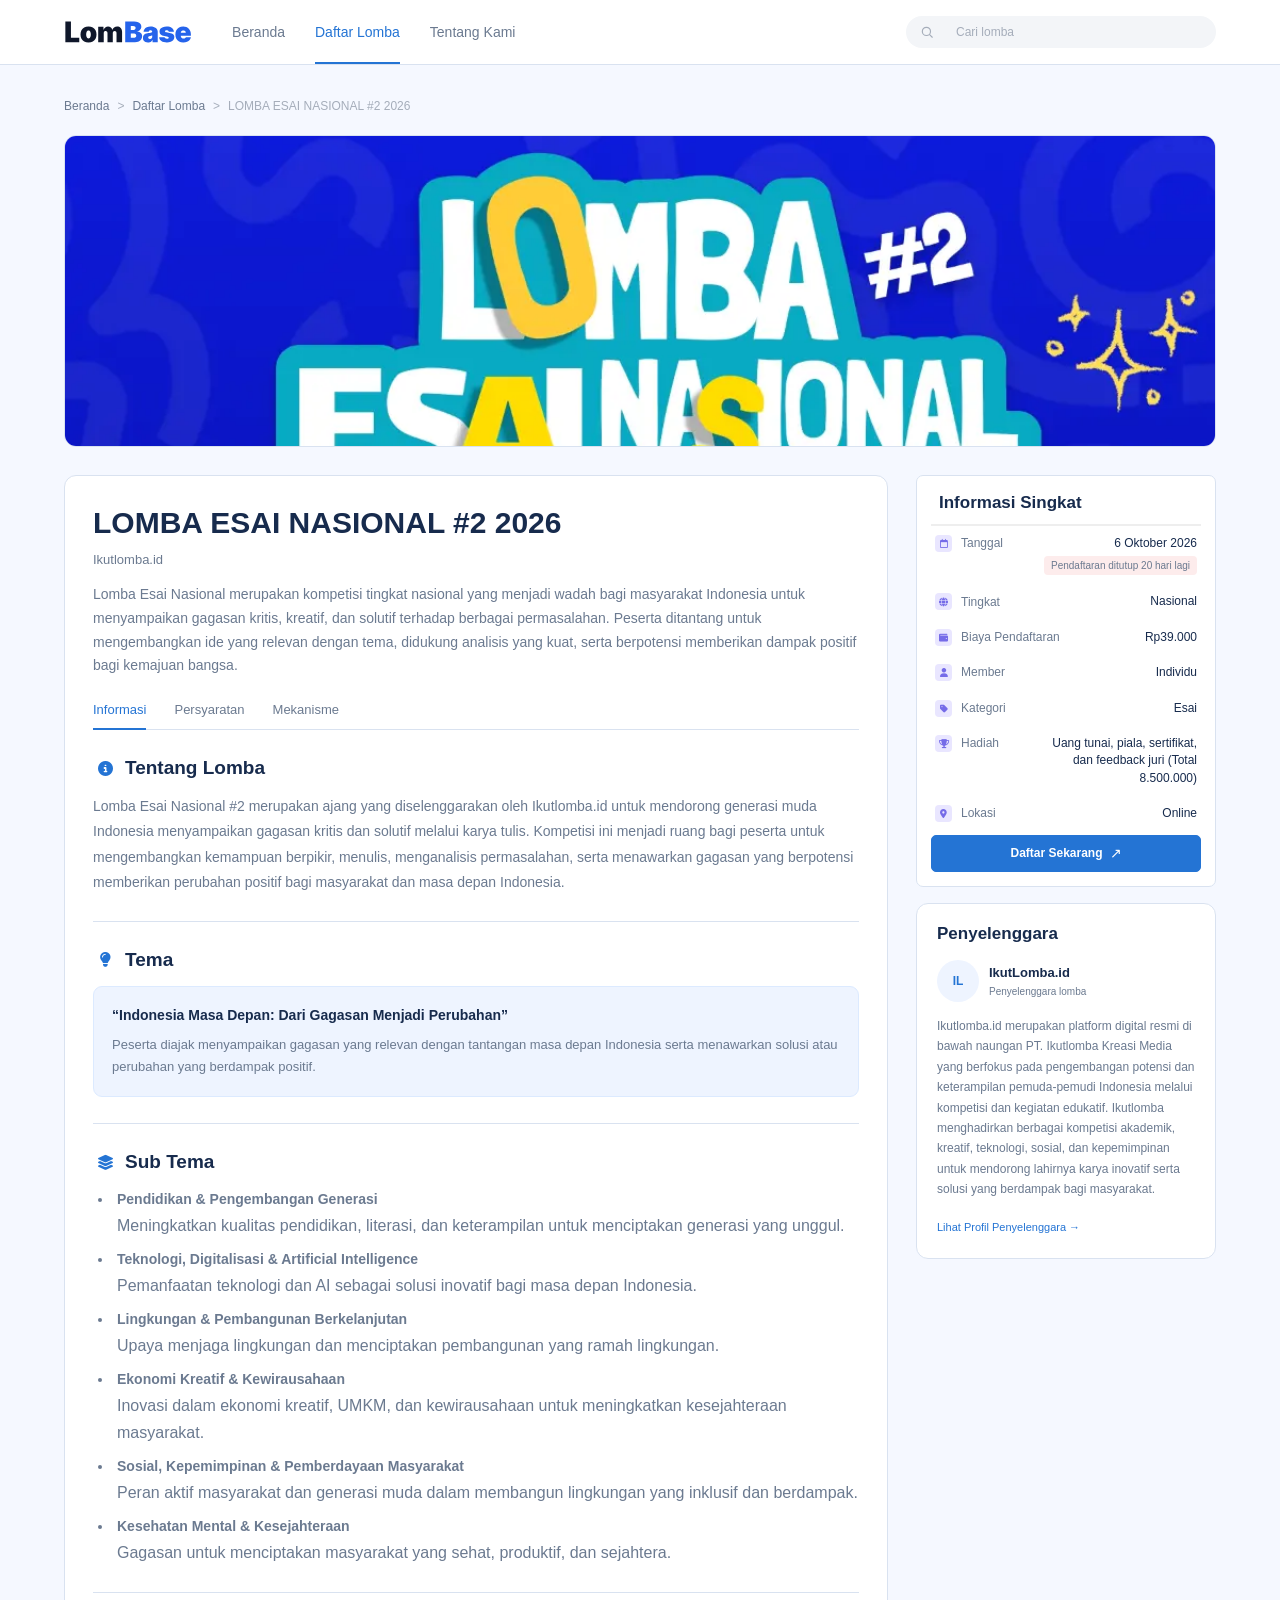
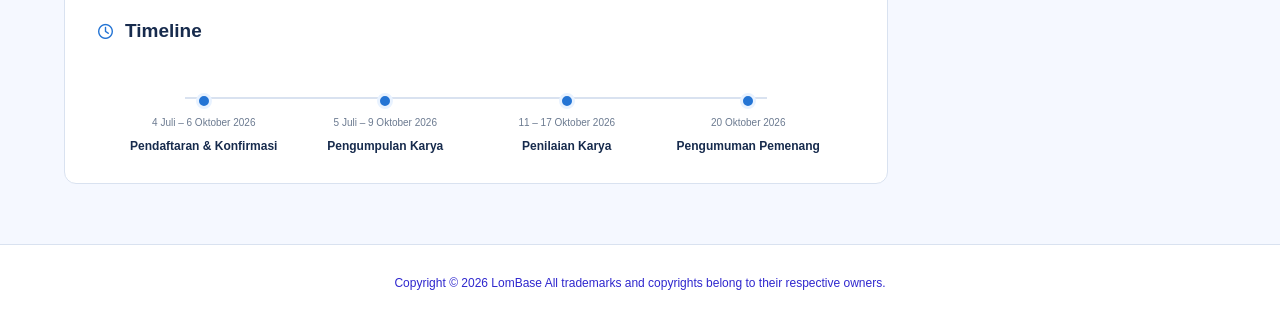
==== detail.html @ 09b32500 "add detail" ====
<!DOCTYPE html>
<html lang="id">

<head>
    <meta charset="UTF-8">
    <meta name="viewport" content="width=device-width, initial-scale=1.0">
    <title>Detail Lomba | LomBase</title>
    <link rel="stylesheet" href="style.css">
    <link rel="stylesheet" href="https://cdnjs.cloudflare.com/ajax/libs/font-awesome/6.5.2/css/all.min.css">
</head>

<body>

    <!-- =========================
         HEADER / NAVBAR
    ========================== -->

    <header class="header">

        <nav class="navbar navbar--detail">

            <!-- Logo -->
            <a href="index.html" class="navbar__logo">
                <img
                    src="assets/Logo-LomBase.svg"
                    alt="LomBase"
                >
            </a>

            <!-- Menu -->
            <ul class="navbar__menu">

                <li>
                    <a href="index.html" class="navbar__link">
                        Beranda
                    </a>
                </li>

                <li>
                    <a
                        href="index.html"
                        class="navbar__link navbar__link--active"
                    >
                        Daftar Lomba
                    </a>
                </li>

                <li>
                    <a href="#" class="navbar__link">
                        Tentang Kami
                    </a>
                </li>

            </ul>

            <!-- Search -->
            <form class="navbar__search">

                <span class="search-bar__icon" aria-hidden="true">
                        <svg
                            viewBox="0 0 24 24"
                            width="18"
                            height="18"
                            fill="none"
                            stroke="currentColor"
                            stroke-width="2"
                            stroke-linecap="round"
                            stroke-linejoin="round"
                        >
                            <circle cx="11" cy="11" r="7"></circle>
                            <line x1="16.5" y1="16.5" x2="21" y2="21"></line>
                        </svg>
                </span>

                <input
                    type="search"
                    placeholder="Cari lomba"
                    aria-label="Cari lomba"
                >


            </form>

        </nav>

    </header>


    <!-- =========================
         MAIN
    ========================== -->

    <main class="detail-page">

        <!-- =========================
             BREADCRUMB
        ========================== -->

        <nav class="breadcrumb" aria-label="Breadcrumb">

            <a href="index.html">
                Beranda
            </a>

            <span>></span>

            <a href="index.html">
                Daftar Lomba
            </a>

            <span>></span>

            <span>
                LOMBA ESAI NASIONAL #2 2026 
            </span>

        </nav>


        <!-- =========================
             POSTER / BANNER
        ========================== -->

        <section class="detail-hero">

            <img
                src="assets/LOMBA ESAI.webp"
                alt="Poster Business Plan Competition 2026"
                class="detail-hero__image"
            >

        </section>


        <!-- =========================
             DETAIL LAYOUT
        ========================== -->

        <div class="detail-layout">


            <!-- =========================
                 KONTEN UTAMA KIRI
            ========================== -->

            <section class="detail-content">


                <!-- HEADER LOMBA -->

                <header class="detail-header">

                    <h1>
                        LOMBA ESAI NASIONAL #2 2026 
                    </h1>

                    <p class="detail-header__organizer">
                        Ikutlomba.id
                    </p>

                    <p class="detail-header__description">
                        Lomba Esai Nasional merupakan kompetisi tingkat nasional 
                        yang menjadi wadah bagi masyarakat Indonesia untuk menyampaikan 
                        gagasan kritis, kreatif, dan solutif terhadap berbagai permasalahan. 
                        Peserta ditantang untuk mengembangkan ide yang relevan dengan tema, 
                        didukung analisis yang kuat, serta berpotensi memberikan dampak positif 
                        bagi kemajuan bangsa.
                    </p>

                </header>


                <!-- =========================
                     TAB NAVIGATION
                ========================== -->

                <nav
                    class="detail-tabs"
                    aria-label="Informasi lomba"
                >

                    <button
                        type="button"
                        class="detail-tabs__link detail-tabs__link--active"
                        data-tab="informasi"
                    >
                        Informasi
                    </button>

                    <button
                        type="button"
                        class="detail-tabs__link"
                        data-tab="persyaratan"
                    >
                        Persyaratan
                    </button>

                    <button
                        type="button"
                        class="detail-tabs__link"
                        data-tab="mekanisme"
                    >
                        Mekanisme
                    </button>

                </nav>


                <!-- =========================
                     TAB INFORMASI
                ========================== -->

                <article
                    class="tab-content tab-content--active"
                    id="informasi"
                >

                    <section class="detail-section">

                        <h2>
                            <span class="section-icon">
                                <i class="fa-solid fa-circle-info"></i>
                            </span>
                            Tentang Lomba
                        </h2>

                        <p>
                            Lomba Esai Nasional #2 merupakan ajang yang 
                            diselenggarakan oleh Ikutlomba.id untuk mendorong 
                            generasi muda Indonesia menyampaikan gagasan kritis
                            dan solutif melalui karya tulis. Kompetisi ini menjadi 
                            ruang bagi peserta untuk mengembangkan kemampuan berpikir, 
                            menulis, menganalisis permasalahan, serta menawarkan 
                            gagasan yang berpotensi memberikan perubahan positif 
                            bagi masyarakat dan masa depan Indonesia. 
                        </p>

                    </section>


                    <section class="detail-section">

                        <h2>
                            <span class="section-icon">
                                <i class="fa-solid fa-lightbulb"></i>
                            </span>                            Tema
                        </h2>

                        <div class="highlight-box">

                            <strong>
                                “Indonesia Masa Depan: Dari Gagasan Menjadi Perubahan”
                            </strong>

                            <p>
                                Peserta diajak menyampaikan gagasan yang relevan dengan 
                                tantangan masa depan Indonesia serta menawarkan solusi 
                                atau perubahan yang berdampak positif.
                            </p>

                        </div>

                    </section>


                    <section class="detail-section">

                        <h2>
                            <span class="section-icon">
                                <i class="fa-solid fa-layer-group"></i>
                            </span>                            
                            Sub Tema
                        </h2>

                        <ul class="detail-list">

                            <li>
                                <strong>
                                Pendidikan & Pengembangan Generasi
                                </strong>

                                <p>
                                    Meningkatkan kualitas pendidikan, literasi, 
                                    dan keterampilan untuk menciptakan generasi 
                                    yang unggul.
                                </p>
                            </li>

                            <li>
                                <strong>
                                Teknologi, Digitalisasi & Artificial Intelligence
                                </strong>

                                <p>
                                    Pemanfaatan teknologi dan AI sebagai solusi 
                                    inovatif bagi masa depan Indonesia.
                                </p>
                            </li>

                            <li>
                                <strong>
                                Lingkungan & Pembangunan Berkelanjutan
                                </strong>

                                <p>
                                    Upaya menjaga lingkungan dan menciptakan 
                                    pembangunan yang ramah lingkungan.
                                </p>
                            </li>

                            <li>
                                <strong>
                                Ekonomi Kreatif & Kewirausahaan
                                </strong>

                                <p>
                                    Inovasi dalam ekonomi kreatif, 
                                    UMKM, dan kewirausahaan untuk meningkatkan 
                                    kesejahteraan masyarakat.
                                </p>
                            </li>

                            <li>
                                <strong>
                                Sosial, Kepemimpinan & Pemberdayaan Masyarakat
                                </strong>

                                <p>
                                    Peran aktif masyarakat dan generasi muda 
                                    dalam membangun lingkungan yang inklusif dan 
                                    berdampak.
                                </p>
                            </li>

                            <li>
                                <strong>
                                Kesehatan Mental & Kesejahteraan
                                </strong>

                                <p>
                                    Gagasan untuk menciptakan masyarakat 
                                    yang sehat, produktif, dan sejahtera.
                                </p>
                            </li>

                        </ul>

                    </section>


                    <section class="detail-section">

                        <h2>
                            <span class="section-icon">
                                <i class="fa-regular fa-clock"></i>
                            </span>
                            Timeline
                        </h2>

                        <div class="timeline">

                            <div class="timeline__item">
                                <span class="timeline__date">
                                    4 Juli – 6 Oktober 2026 
                                </span>
                                <h3>Pendaftaran & Konfirmasi</h3>
                            </div>

                            <div class="timeline__item">
                                <span class="timeline__date">
                                    5 Juli – 9 Oktober 2026 
                                </span>
                                <h3>Pengumpulan Karya</h3>
                            </div>

                            <div class="timeline__item">
                                <span class="timeline__date">
                                    11 – 17 Oktober 2026 
                                </span>
                                <h3>Penilaian Karya</h3>
                            </div>

                            <div class="timeline__item">
                                <span class="timeline__date">
                                    20 Oktober 2026 
                                </span>
                                <h3>Pengumuman Pemenang</h3>
                            </div>

                        </div>

                    </section>

                </article>


                <!-- =========================
                     TAB PERSYARATAN
                ========================== -->

                <article
                    class="tab-content"
                    id="persyaratan"
                >

                    <section class="detail-section">

                        <h2>
                            <span class="section-icon">
                                <i class="fa-solid fa-clipboard-list"></i>
                            </span>
                            Persyaratan Peserta
                        </h2>


                        <ol class="requirement-list">

                            <li>
                                <span class="requirement-number">1</span>

                                <p>
                                    Peserta merupakan Warga Negara Indonesia (WNI).
                                </p>
                            </li>

                            <li>
                                <span class="requirement-number">2</span>

                                <p>
                                    Kompetisi terbuka untuk semua usia dan 
                                    latar belakang pendidikan.
                                </p>
                            </li>


                            <li>
                                <span class="requirement-number">3</span>

                                <p>
                                    Lomba diikuti secara individu, 
                                    bukan dalam bentuk tim.
                                </p>
                            </li>


                            <li>
                                <span class="requirement-number">4</span>

                                <p>
                                    Karya harus orisinal, tidak mengandung SARA, 
                                    kekerasan, atau pornografi.
                                </p>
                            </li>


                            <li>
                                <span class="requirement-number">5</span>

                                <p>
                                    Karya belum pernah menjadi juara dalam lomba lain. 
                                    Karya yang pernah dilombakan boleh diikutsertakan 
                                    apabila belum pernah menang.
                                </p>
                            </li>


                            <li>
                                <span class="requirement-number">6</span>

                                <p>
                                    Peserta bertanggung jawab atas isi 
                                    dan keaslian karya.
                                </p>
                            </li>

                            <li>
                                <span class="requirement-number">7</span>

                                <p>
                                    Karya harus dikirim sesuai format 
                                    dan batas waktu yang telah ditentukan.
                                </p>
                            </li>

                            <li>
                                <span class="requirement-number">8</span>

                                <p>
                                    Peserta yang melakukan kecurangan 
                                    akan didiskualifikasi.
                                </p>
                            </li>

                            <li>
                                <span class="requirement-number">9</span>

                                <p>
                                    Biaya pendaftaran bersifat 
                                    non-refundable atau tidak dapat dikembalikan.
                                </p>
                            </li>

                            <li>
                                <span class="requirement-number">10</span>

                                <p>
                                    Peserta dianggap telah membaca, memahami, 
                                    dan menyetujui seluruh syarat dan ketentuan 
                                    yang berlaku.
                                </p>
                            </li>

                        </ol>

                    </section>


                    <section class="detail-section">

                        <h2>
                            <span class="section-icon">
                                <i class="fa-solid fa-note-sticky"></i>
                            </span>
                            Catatan
                        </h2>

                        <div class="highlight-box">

                            <ul class="detail-list">

                                <li>
                                    Karya yang dikirim harus merupakan 
                                    karya orisinal peserta.
                                </li>

                                <li>
                                    Karya yang pernah diikutsertakan dalam 
                                    lomba lain diperbolehkan selama belum 
                                    pernah menjadi juara.
                                </li>

                                <li>
                                    Ikutlomba.id berhak mempublikasikan 
                                    karya pemenang dengan mencantumkan nama penulis.
                                </li>

                                <li>
                                    Pemenang tidak dikenakan biaya 
                                    penebusan hadiah maupun biaya pengiriman.
                                </li>

                                <li>
                                    Transparansi nilai akhir dilakukan 
                                    secara terbatas, dan peserta hanya dapat 
                                    melihat hasil penilaian atas karya yang diajukan.
                                </li>

                            </ul>

                        </div>

                    </section>

                </article>


                <!-- =========================
                     TAB MEKANISME
                ========================== -->

                <article
                    class="tab-content"
                    id="mekanisme"
                >

                    <section class="detail-section">

                        <h2>
                            <span class="section-icon">
                                <i class="fa-solid fa-gears"></i>
                            </span>
                            Mekanisme Kompetisi
                        </h2>


                        <div class="mechanism-list">


                            <div class="mechanism-item">

                                <span class="requirement-number">
                                    1
                                </span>

                                <div class="mechanism-item__content">

                                    <div class="mechanism-item__heading">

                                        <h3>
                                            Pendaftaran & Konfirmasi
                                        </h3>

                                        <span>
                                            4 Juli – 6 Oktober 2026
                                        </span>

                                    </div>

                                    <p>
                                        Peserta melakukan pendaftaran melalui situs resmi, 
                                        memilih jumlah esai yang akan diikutsertakan, 
                                        kemudian melakukan pembayaran kontribusi sesuai 
                                        periode pendaftaran. Setelah pembayaran, peserta wajib 
                                        melakukan konfirmasi dengan mengunggah bukti transfer.
                                    </p>

                                </div>

                            </div>


                            <div class="mechanism-item">

                                <span class="requirement-number">
                                    2
                                </span>

                                <div class="mechanism-item__content">

                                    <div class="mechanism-item__heading">

                                        <h3>
                                            Pengumpulan Karya 
                                        </h3>

                                        <span>
                                            5 Juli – 9 Oktober 2026
                                        </span>

                                    </div>

                                    <p>
                                        Peserta mengirimkan karya esai sesuai format 
                                        dan ketentuan yang telah ditentukan. Link pengumpulan 
                                        karya akan diberikan setelah peserta mengisi formulir 
                                        konfirmasi pendaftaran.
                                    </p>

                                </div>

                            </div>


                            <div class="mechanism-item">

                                <span class="requirement-number">
                                    3
                                </span>

                                <div class="mechanism-item__content">

                                    <div class="mechanism-item__heading">

                                        <h3>
                                            Penilaian Karya
                                        </h3>

                                        <span>
                                            11 – 17 Oktober 2026
                                        </span>

                                    </div>

                                    <p>
                                        Seluruh karya akan dinilai oleh dewan juri 
                                        berdasarkan kriteria penilaian yang telah 
                                        ditentukan, meliputi kesesuaian tema, kejelasan 
                                        gagasan, orisinalitas, argumentasi, struktur, 
                                        bahasa, dan dampak tulisan.
                                    </p>

                                </div>

                            </div>


                            <div class="mechanism-item">

                                <span class="requirement-number">
                                    4
                                </span>

                                <div class="mechanism-item__content">

                                    <div class="mechanism-item__heading">

                                        <h3>
                                            Pengumuman Pemenang
                                        </h3>

                                        <span>
                                            20 Oktober 2026
                                        </span>

                                    </div>

                                    <p>
                                        Pengumuman pemenang akan 
                                        disampaikan melalui akun Instagram resmi @ikutlomba.
                                    </p>

                                </div>

                            </div>

                        </div>

                    </section>


                    <section class="detail-section">

                        <h2>
                            <span class="section-icon">
                                <i class="fa-solid fa-circle-check"></i>
                            </span>
                            Ketentuan Tambahan
                        </h2>

                        <div class="highlight-box">

                            <ul class="detail-list">

                                <li>
                                    Esai harus mengikuti format penulisan yang telah ditentukan.
                                </li>

                                <li>
                                    Naskah menggunakan kertas A4, font Times New Roman 12 pt, dan spasi 1,5.
                                </li>

                                <li>
                                    Judul menggunakan Times New Roman 14 pt, bold, dan huruf kapital.
                                </li>

                                <li>
                                    Esai harus memiliki struktur: Pendahuluan, Latar Belakang Masalah, 
                                    Analisis Masalah, Solusi atau Gagasan, Penutup, dan Daftar Pustaka jika ada.
                                </li>

                                <li>
                                    Panjang naskah maksimal 7 halaman, tidak termasuk tabel, lampiran, atau daftar pustaka.
                                </li>

                                <li>
                                    Naskah dikirim dalam format PDF.
                                </li>

                                <li>
                                    Penamaan file: Nama_JudulEsai.
                                </li>

                                <li>
                                    Keputusan dewan juri bersifat final dan tidak dapat diganggu gugat.
                                </li>

                            </ul>

                        </div>

                    </section>

                </article>

            </section>


            <!-- =========================
                 SIDEBAR KANAN
            ========================== -->

            <aside class="detail-sidebar">


                <!-- =========================
                     INFORMASI SINGKAT
                ========================== -->

                <section class="info-card">

                    <h2 class="info-card__title">Informasi Singkat</h2>

                    <div class="info-card__item">
                        <div class="info-card__label">
                            <span class="info-card__icon">
                                <i class="fa-regular fa-calendar"></i>
                            </span>
                            <span>Tanggal</span>
                        </div>

                        <div class="info-card__value info-card__date">
                            <span>6 Oktober 2026 </span>
                            <small>Pendaftaran ditutup 20 hari lagi</small>
                        </div>
                    </div>

                    <div class="info-card__item">
                        <div class="info-card__label">
                            <span class="info-card__icon">
                                <i class="fa-solid fa-globe"></i>
                            </span>
                            <span>Tingkat</span>
                        </div>

                        <span class="info-card__value">Nasional</span>
                    </div>

                    <div class="info-card__item">
                        <div class="info-card__label">
                            <span class="info-card__icon">
                                <i class="fa-solid fa-wallet"></i>
                            </span>
                            <span>Biaya Pendaftaran</span>
                        </div>

                        <span class="info-card__value">Rp39.000</span>
                    </div>

                    <div class="info-card__item">
                        <div class="info-card__label">
                            <span class="info-card__icon">
                                <i class="fa-solid fa-user"></i>
                            </span> 
                            <span>Member</span>
                        </div>

                        <span class="info-card__value">Individu</span>
                    </div>

                    <div class="info-card__item">
                        <div class="info-card__label">
                            <span class="info-card__icon">
                                <i class="fa-solid fa-tag"></i>
                            </span>
                            <span>Kategori</span>
                        </div>

                        <span class="info-card__value">Esai</span>
                    </div>

                    <div class="info-card__item">
                        <div class="info-card__label">
                            <span class="info-card__icon">
                                <i class="fa-solid fa-trophy"></i>
                            </span>
                            <span>Hadiah</span>
                        </div>

                        <span class="info-card__value">Uang tunai, piala, sertifikat, dan feedback juri (Total 8.500.000)</span>
                    </div>

                    <div class="info-card__item info-card__item--location">
                        <div class="info-card__label">
                            <span class="info-card__icon">
                                <i class="fa-solid fa-location-dot"></i>
                            </span>
                            <span>Lokasi</span>
                        </div>

                        <div class="info-card__value">
                            <span>Online</span>
                        </div>
                    </div>

                    <a href="#" class="btn info-card__button">
                        Daftar Sekarang
                        <span class="info-card__external">↗</span>
                    </a>

                </section>


                <!-- =========================
                     PENYELENGGARA
                ========================== -->

                <section class="organizer-card">

                    <h2 class="organizer-card__title">
                        Penyelenggara
                    </h2>


                    <div class="organizer-card__profile">

                        <div class="organizer-card__avatar">
                            IL
                        </div>

                        <div>

                            <h3>
                                IkutLomba.id
                            </h3>

                            <p class="muted">
                                Penyelenggara lomba
                            </p>

                        </div>

                    </div>


                    <p class="organizer-card__description">
                        Ikutlomba.id merupakan platform digital resmi 
                        di bawah naungan PT. Ikutlomba Kreasi Media yang 
                        berfokus pada pengembangan potensi dan keterampilan 
                        pemuda-pemudi Indonesia melalui kompetisi dan kegiatan edukatif. 
                        Ikutlomba menghadirkan berbagai kompetisi akademik, kreatif, teknologi, 
                        sosial, dan kepemimpinan untuk mendorong lahirnya karya inovatif 
                        serta solusi yang berdampak bagi masyarakat.
                    </p>


                    <a
                        href="#"
                        class="organizer-card__link"
                    >
                        Lihat Profil Penyelenggara →
                    </a>

                </section>

            </aside>

        </div>

    </main>


    <!-- ==============================
         FOOTER
    =============================== -->

    <footer class="footer">

        <div class="footer__bottom">
        
            <p>
                Copyright © 2026 LomBase All trademarks and copyrights belong to their respective owners.
            </p>

        </div>

    </footer>


    <!-- =========================
         JAVASCRIPT TAB
    ========================== -->

    <script>

        const tabButtons =
            document.querySelectorAll(".detail-tabs__link");

        const tabContents =
            document.querySelectorAll(".tab-content");


        tabButtons.forEach(function(button) {

            button.addEventListener("click", function() {

                const target =
                    button.getAttribute("data-tab");


                /* Hilangkan active dari semua tombol */

                tabButtons.forEach(function(item) {
                    item.classList.remove(
                        "detail-tabs__link--active"
                    );
                });


                /* Hilangkan active dari semua konten */

                tabContents.forEach(function(content) {
                    content.classList.remove(
                        "tab-content--active"
                    );
                });


                /* Aktifkan tombol yang dipilih */

                button.classList.add(
                    "detail-tabs__link--active"
                );


                /* Tampilkan konten yang sesuai */

                document
                    .getElementById(target)
                    .classList.add("tab-content--active");

            });

        });

    </script>

</body>

</html>
---- style.css ----
/* =========================================================
   1. ROOT / VARIABLES
========================================================= */

:root {
    --bg: #F5F8FF;
    --surface: #FFFFFF;
    --text: #172B4D;
    --muted: #6B7A90;
    --accent: #2474D4;
    --dark: #123B6D;
    --border: #D9E2F0;

    --blue-light: #EEF4FF;
    --blue-soft: #E8F2FF;
    --gray-soft: #F3F5F8;
}


/* =========================================================
   2. FONTS
========================================================= */

@font-face {
    font-family: "Montserrat";
    src: url("assets/fonts/Montserrat-VariableFont_wght.ttf") format("truetype");
    font-weight: 100 900;
    font-style: normal;
    font-display: swap;
}

@font-face {
    font-family: "Myanmar Khyay";
    src: url("assets/fonts/MyanmarKhyay.ttf") format("truetype");
    font-weight: 400;
    font-style: normal;
    font-display: swap;
}


/* =========================================================
   3. RESET / BASE
========================================================= */

* {
    box-sizing: border-box;
    margin: 0;
    padding: 0;
}

html {
    scroll-behavior: smooth;
}

body {
    background-color: var(--bg);
    color: var(--text);

    font-family: "Montserrat", Arial, sans-serif;
    font-size: 16px;
    line-height: 1.5;
    font-weight: 400;
}

img {
    max-width: 100%;
}

button,
input,
select {
    font-family: inherit;
}

button {
    cursor: pointer;
}

a {
    color: inherit;
}

h1 {
    font-size: 32px;
    font-weight: 700;
    line-height: 1.2;
}

h2 {
    font-size: 24px;
    font-weight: 700;
    line-height: 1.2;
}

h3 {
    font-size: 16px;
    font-weight: 500;
}

p {
    font-size: 16px;
}

.muted,
.tag {
    font-size: 14px;
    color: var(--muted);
}


/* =========================================================
   4. BUTTON
========================================================= */

.btn {
    display: inline-block;

    padding: 12px 20px;

    background-color: var(--accent);
    border: 1px solid var(--accent);
    border-radius: 8px;

    color: var(--surface);

    font-size: 14px;
    font-weight: 500;

    text-decoration: none;

    transition:
        background-color 0.2s ease,
        border-color 0.2s ease;
}

.btn:hover {
    background-color: var(--dark);
    border-color: var(--dark);
}

.btn-outline {
    background-color: var(--surface);
    border: 1px solid var(--border);
    color: var(--text);
}

.btn-outline:hover {
    background-color: var(--blue-light);
    border-color: var(--accent);
    color: var(--accent);
}

.harga {
    color: var(--accent);
}


/* =========================================================
   5. HEADER / NAVBAR
========================================================= */

.header {
    width: 100%;

    position: sticky;
    top: 0;
    z-index: 100;

    background-color: var(--surface);
    border-bottom: 1px solid var(--border);
}

.navbar {
    width: 100%;
    max-width: 1200px;
    min-height: 64px;

    margin: 0 auto;
    padding: 0 24px;

    display: flex;
    align-items: center;

    box-sizing: border-box;
}


/* LOGO */

.navbar__logo {
    display: flex;
    align-items: center;

    flex-shrink: 0;

    text-decoration: none;
}

.navbar__logo img {
    display: block;

    width: auto;
    height: 34px;

    object-fit: contain;
    
}


/* MENU */

.navbar__menu {
    display: flex;
    align-items: center;

    gap: 30px;
    margin-left: auto;

    list-style: none;
}

.navbar__link {
    position: relative;

    display: flex;
    align-items: center;

    height: 64px;

    color: var(--muted);

    font-size: 14px;
    font-weight: 400;

    text-decoration: none;

    transition: color 0.2s ease;
}

.navbar__link:hover {
    color: var(--accent);
}

.navbar__link--active {
    color: var(--accent);
}

.navbar__link--active::after {
    content: "";

    position: absolute;
    left: 0;
    right: 0;
    bottom: 0;

    height: 2px;

    background-color: var(--accent);
}


/* NAVBAR SEARCH */

.navbar__search {
    width: 310px;
    height: 32px;
    margin-left: 36px;
    padding: 0 12px;

    display: flex;
    align-items: center;
    gap: 8px;

    box-sizing: border-box;

    background-color: var(--gray-soft);
    border-radius: 16px;
}

.search-bar__icon svg {
    width: 14px;
    height: 14px;
}

.navbar__search input {
    width: 100%;
    min-width: 0;
    height: 100%;

    padding: 0 4px;

    border: none;
    outline: none;

    background: transparent;
    color: var(--text);

    font-size: 12px;
}

.navbar__search input::placeholder {
    color: #A5ADBA;
}

.navbar__search button {
    width: 34px;
    height: 100%;

    border: none;

    background: transparent;
    color: var(--muted);

    font-size: 11px;
}

.navbar--detail .navbar__menu {
    margin-left: 40px;
}

.navbar--detail .navbar__search {
    margin-left: auto;
}


/* =========================================================
   6. INDEX - MAIN
========================================================= */

.main-page {
    width: 100%;
}

/* =========================================================
   7. INDEX - SEARCH BAR
========================================================= */

.search-bar {
    display: flex;
    align-items: center;

    width: 100%;
    max-width: 820px;

    margin: 0 auto;

    gap: 10px;
}

.search-bar__input {
    flex: 1;

    height: 44px;

    padding: 0 14px;

    display: flex;
    align-items: center;

    background-color: var(--surface);
    border: 1px solid var(--border);
    border-radius: 7px;

    box-shadow: 0 2px 8px rgba(23, 43, 77, 0.04);
}

.search-bar__icon {
    width: 18px;
    height: 18px;

    margin-right: 8px;

    display: inline-flex;
    align-items: center;
    justify-content: center;

    flex-shrink: 0;

    color: var(--muted);
}

.search-bar__icon svg {
    display: block;
}

.search-bar__input input {
    width: 100%;

    border: none;
    outline: none;

    background: transparent;
    color: var(--text);

    font-size: 13px;
}

.search-bar__input input::placeholder {
    color: var(--muted);
}

.search-bar .btn {
    width: 104px;
    height: 44px;

    flex-shrink: 0;

    border-radius: 7px;

    font-size: 13px;
    font-weight: 500;
}

.search-section {
    width: 100%;

    padding: 16px 24px 8px;

    background-color: var(--bg);
}

.search-bar {
    display: flex;
    align-items: center;

    width: 100%;
    max-width: 1200px;

    margin: 0 auto;

    gap: 10px;
}

.search-bar__input {
    flex: 1;

    height: 42px;

    padding: 0 14px;

    display: flex;
    align-items: center;

    background-color: var(--surface);
    border: 1px solid var(--border);
    border-radius: 7px;
}

.search-bar__icon {
    width: 18px;
    height: 18px;

    margin-right: 8px;

    display: inline-flex;
    align-items: center;
    justify-content: center;

    flex-shrink: 0;

    color: #A5ADBA;
}

.search-bar__icon svg {
    display: block;
}

.search-bar__input input {
    width: 100%;

    border: none;
    outline: none;

    background: transparent;
    color: var(--text);

    font-size: 12px;
}

.search-bar__input input::placeholder {
    color: #A5ADBA;
}

.search-bar .btn {
    width: 100px;
    height: 42px;

    flex-shrink: 0;

    background-color: #4038F5;
    border: 1px solid #4038F5;
    border-radius: 5px;

    color: #FFFFFF;

    font-size: 15px;
    font-weight: 500;
}

/* =========================================================
   8. INDEX - CATALOG
========================================================= */

.catalog { 
    max-width: 1200px; 
    margin: 0 auto; 
    padding: 20px 24px 44px; 
}


/* MOBILE SEARCH + FILTER */

.navbar-searchbar-filterbox {
    display: none;
}


/* CATALOG LAYOUT */

.catalog__layout {
    display: grid;
    grid-template-columns: 280px minmax(0, 1fr);
    gap: 28px;
    align-items: start;
}


/* =========================================================
   9. INDEX - FILTER BOX
========================================================= */

.filter-box {
    position: sticky;
    top: 84px;

    width: 100%;

    padding: 0 14px 16px;

    overflow: hidden;

    background-color: var(--surface);
    border: 1px solid var(--border);
    border-radius: 8px;
}


/* FILTER HEADER */

.filter-box__header {
    display: flex;
    align-items: center;
    justify-content: space-between;

    margin: 0 -14px 15px;
    padding: 12px 14px;

    background-color: #F0F1FA;
}

.filter-box__header h2 {
    display: flex;
    align-items: center;
    gap: 7px;
    color: #171717;
    font-size: 16px;
    font-weight: 600;
    line-height: 1.3;
}

.filter-box__header-icon {
    width: 17px;
    height: 17px;

    display: inline-flex;
    align-items: center;
    justify-content: center;

    flex-shrink: 0;

    color: #171717;
}

.filter-box__header-icon svg {
    width: 100%;
    height: 100%;
}

.filter-box__reset {
    padding: 0;
    border: none;
    background: transparent;
    color: #4038D6;
    font-family: inherit;
    font-size: 11px;
    font-weight: 400;
    cursor: pointer;
}

.filter-box__reset:hover {
    color: var(--accent);
}


/* FILTER GROUP */

.filter-group {
    margin-bottom: 18px;
}

.filter-group h3 {
    display: flex;
    align-items: center;
    gap: 6px;
    margin-bottom: 5px;
    color: #171717;
    font-size: 13px;
    font-weight: 600;
    line-height: 1.4;
}

.filter-group__icon {
    width: 14px;
    height: 14px;

    display: inline-flex;
    align-items: center;
    justify-content: center;

    flex-shrink: 0;

    color: #171717;

    font-size: 11px;
    line-height: 1;
}

.filter-group__icon svg {
    width: 100%;
    height: 100%;
}


/* FILTER CHECKBOX */

.filter-options {
    display: flex;
    flex-direction: column;

    gap: 1px;
}

.filter-options--two-column {
    display: grid;

    grid-template-columns: 1fr 1fr;

    column-gap: 8px;
    row-gap: 1px;
}

.filter-checkbox {
    display: flex;
    align-items: center;
    gap: 5px;
    min-width: 0;
    color: #454545;
    font-size: 12px;
    font-weight: 400;
    line-height: 1.65;
    cursor: pointer;
}

.filter-checkbox input {
    width: 14px;
    height: 14px;

    flex-shrink: 0;

    margin: 0;

    accent-color: #4038D6;

    cursor: pointer;
}

.filter-checkbox span {
    min-width: 0;

    overflow: hidden;

    text-overflow: ellipsis;
}


/* FORMAT PELAKSANAAN */

.filter-group--format {
    margin-bottom: 0;
}

.format-options {
    display: grid;

    grid-template-columns: repeat(3, 1fr);

    margin-top: 8px;
}

.format-option {
    position: relative;
    display: flex;
    flex-direction: column;
    align-items: center;
    gap: 3px;
    color: #454545;
    font-size: 11px;
    cursor: pointer;
}

.format-option input {
    position: absolute;

    width: 1px;
    height: 1px;

    opacity: 0;
}

.format-option__icon {
    width: 22px;
    height: 21px;

    display: flex;
    align-items: center;
    justify-content: center;

    color: #222;

    font-size: 16px;
    line-height: 1;
}

.format-option__icon svg {
    width: 20px;
    height: 20px;
}

.format-option__text {
    font-size: 11px;
    line-height: 1.3;
}

.format-option:hover,
.format-option:hover .format-option__icon {
    color: #4038D6;
}

.format-option:has(input:checked),
.format-option:has(input:checked) .format-option__icon {
    color: #4038D6;
}


/* APPLY FILTER */

.filter-box__apply {
    display: flex;
    align-items: center;
    justify-content: center;
    gap: 6px;
    width: 100%;
    height: 34px;
    margin-top: 17px;
    padding: 0 10px;
    border: 1px solid #4038D6;
    border-radius: 5px;
    background-color: #4038D6;
    color: #FFFFFF;
    font-size: 12px;
    font-weight: 600;
    letter-spacing: .4px;
}

.filter-box__apply-icon {
    width: 14px;
    height: 14px;

    flex-shrink: 0;
}

.filter-box__apply:hover {
    background-color: #332CC0;
    border-color: #332CC0;
}


/* =========================================================
   10. INDEX - LOMBA CATALOG
========================================================= */

.lomba-catalog {
    min-width: 0;
}


/* CATALOG INTRO */

.lomba-catalog__intro {
    margin-bottom: 14px;
    padding: 12px 15px;

    background-color: var(--surface);
    border: 1px solid var(--border);
    border-radius: 6px;
}

.lomba-catalog__intro h2 {
    margin-bottom: 1px;

    color: var(--text);

    font-size: 17px;
    font-weight: 600;
    line-height: 1.3;
}

.lomba-catalog__intro p {
    color: #454545;

    font-size: 12px;
    line-height: 1.5;
}

.lomba-catalog__intro strong {
    color: #202020;

    font-weight: 600;
}


/* GRID */

.lomba-grid {
    display: grid;

    grid-template-columns: repeat(2, minmax(0, 1fr));

    gap: 20px;
}


/* CARD */

.lomba-card {
    min-width: 0;

    display: flex;
    flex-direction: column;

    overflow: hidden;

    background-color: var(--surface);
    border: 1px solid var(--border);
    border-radius: 7px;

    transition:
        transform 0.2s ease,
        box-shadow 0.2s ease;
}

.lomba-card:hover {
    transform: translateY(-2px);

    box-shadow:
        0 5px 14px rgba(23, 43, 77, 0.08);
}


/* CARD IMAGE */

.lomba-card__image {
    position: relative;

    width: 100%;
    height: 114px;

    overflow: hidden;

    background-color: var(--blue-light);
}

.lomba-card__image img {
    display: block;
    width: 100%;
    height: 100%;
    object-fit: cover;
    object-position: center top;
}


/* STATUS */

.lomba-card__status {
    position: absolute;
    top: 7px;
    left: 7px;

    display: inline-flex;
    align-items: center;

    padding: 2px 6px;

    background-color: #FFFFFF;
    border-radius: 8px;

    font-size: 12px;
    font-weight: 500;
    line-height: 1.3;

    box-shadow: 0 1px 3px rgba(0, 0, 0, 0.08);
}

.lomba-card__status--open {
    color: #2E9B65;
}

.lomba-card__status--closed {
    color: #E55F5F;
}


/* CARD CONTENT */

.lomba-card__content {
    min-width: 0;

    flex: 1;

    display: flex;
    flex-direction: column;

    padding: 8px 10px 9px;
}


/* TAGS */

.lomba-card__tags {
    min-width: 0;

    display: flex;
    align-items: center;

    gap: 5px;

    margin-bottom: 5px;

    overflow: hidden;
}

.lomba-card__tags .tag {
    display: inline-flex;
    align-items: center;
    max-width: 100%;
    padding: 3px 9px;
    background-color: #E8E7FF;
    border-radius: 8px;
    color: #4D49C9;
    font-size: 12px;
    font-weight: 400;
    line-height: 1.3;
    white-space: nowrap;
    overflow: hidden;
    text-overflow: ellipsis;
}


/* TITLE */

.lomba-card h3 {
    margin: 0 0 6px;

    color: #171717;
    font-family: "Myanmar Khyay", sans-serif;
    font-size: 17px;
    font-weight: 700;
    line-height: 1.35;

    display: flexbox;
    overflow: hidden;
}

/* DETAIL INFORMATION */

.lomba-card__details {
    display: flex;
    flex-direction: column;

    gap: 1px;

    margin-bottom: 3px;
}

.lomba-card__details p {
    display: flex;
    align-items: center;
    gap: 5px;
    min-width: 0;
    color: #5E718C;
    font-size: 12px;
    line-height: 1.35;
}

.lomba-card__details p:nth-child(1) i {
    color: #1D4ED8;
}

.lomba-card__details p:nth-child(2) i {
    color: #EC5F5F;
}

.lomba-card__details p:nth-child(3) i {
    color: #088B20;
}


.lomba-card__details p span {
    display: inline-flex;
    align-items: center;
    justify-content: center;
    width: 12px;
    flex-shrink: 0;
    color: #3E86D8;
    font-size: 10px;
}

.lomba-card__details p:first-child span {
    color: #3E86D8;
}

.lomba-card__details p:nth-child(2) span {
    color: #E66C6C;
}

.lomba-card__details p:nth-child(3) span {
    color: #42A36E;
}


/* PRICE */

.lomba-card__bottom {
    margin-top: 4px;
    margin-bottom: 6px;

    display: flex;
    align-items: center;
    justify-content: flex-end;
}

.lomba-card__price {
    color: #2E9B65;
    font-size: 12px;
    font-weight: 500;
    white-space: nowrap;
}


/* CARD BUTTON */

.lomba-card__button {
    display: flex;
    align-items: center;
    justify-content: center;
    gap: 5px;
    width: 100%;
    height: 28px;
    padding: 0 8px;
    background-color: #4038F5;
    border: 1px solid #4038F5;
    border-radius: 4px;
    color: #FFFFFF;
    font-size: 12px;
    font-weight: 500;
    letter-spacing: .4px;
    text-decoration: none;
    transition: background-color .2s ease,border-color .2s ease;
}

.lomba-card__button:hover {
    background-color: #3028D5;
    border-color: #3028D5;
}

.lomba-card__button span {
    font-size: 10px;
    line-height: 1;
}


/* PAGINATION */

.lomba-pagination {
    display: flex;
    align-items: center;
    justify-content: space-between;

    gap: 15px;

    margin-top: 16px;
}

.lomba-pagination__info {
    color: #5E718C;

    font-size: 12px;
    line-height: 1.4;

    white-space: nowrap;
}

.lomba-pagination__info strong {
    color: #3E86D8;
    font-weight: 500;
}

.lomba-pagination__pages {
    display: flex;
    align-items: center;

    gap: 3px;

    padding: 3px 5px;

    background-color: var(--surface);
}

.lomba-pagination__pages button {
    border: none;
    background: transparent;

    color: #5E718C;

    font-family: inherit;
    font-size: 12px;

    cursor: pointer;
}

.lomba-pagination__pages button:hover:not(:disabled) {
    color: var(--accent);
}

.lomba-pagination__pages button:disabled {
    color: #B8C0CC;

    cursor: default;
}

.lomba-pagination__page {
    width: 17px;
    height: 17px;

    display: flex;
    align-items: center;
    justify-content: center;

    border-radius: 3px !important;
}

.lomba-pagination__page--active {
    background-color: #3E86D8 !important;
    color: #FFFFFF !important;
}

.lomba-pagination__pages > span {
    padding: 0 2px;

    color: #8D98A8;

    font-size: 7px;
}


/* =========================================================
   12. MOBILE FILTER
========================================================= */

.mobile-filter__button {
    width: 100%;

    padding: 12px 14px;

    display: flex;
    align-items: center;
    display: none !important;
    gap: 8px;

    background-color: var(--surface);
    border: 1px solid var(--border);
    border-radius: 8px;

    color: var(--text);

    font-size: 13px;
    font-weight: 500;
}

.mobile-filter__arrow {
    margin-left: auto;

    color: var(--muted);

    transition: transform 0.2s ease;
}

.mobile-filter__content {
    display: none;

    margin-top: 8px;
    padding: 18px;

    background-color: var(--surface);
    border: 1px solid var(--border);
    border-radius: 8px;
}

.mobile-filter__content--active {
    display: block;
}

.mobile-filter__content h2 {
    margin-bottom: 18px;

    font-size: 17px;
}

.mobile-filter__apply {
    width: 100%;

    margin-top: 8px;
}


/* =========================================================
   13. MOBILE SEARCH
========================================================= */

.mobile-search-bar {
    width: 100%;

    display: flex;

    gap: 8px;
}

.mobile-search-bar__input {
    flex: 1;

    height: 40px;

    padding: 0 12px;

    display: flex;
    align-items: center;

    background-color: var(--surface);
    border: 1px solid var(--border);
    border-radius: 8px;
}

.mobile-search-bar__input span {
    margin-right: 7px;

    color: var(--muted);

    font-size: 12px;
}

.mobile-search-bar__input input {
    width: 100%;

    border: none;
    outline: none;

    background: transparent;
    color: var(--text);

    font-size: 12px;
}

.mobile-search-bar__input input::placeholder {
    color: var(--muted);
}

.mobile-search-bar .btn {
    height: 40px;

    padding: 0 16px;

    font-size: 12px;
}


/* =========================================================
   14. DETAIL PAGE
========================================================= */

.detail-page {
    width: 100%;
    max-width: 1200px;

    margin: 0 auto;
    padding: 32px 24px 60px;
}


/* =========================================================
   15. DETAIL - BREADCRUMB
========================================================= */

.breadcrumb {
    display: flex;
    align-items: center;
    flex-wrap: wrap;

    gap: 8px;

    margin-bottom: 20px;

    color: var(--muted);

    font-size: 12px;
}

.breadcrumb a {
    color: var(--muted);

    text-decoration: none;
}

.breadcrumb a:hover {
    color: var(--accent);
}

.breadcrumb span {
    color: #A5ADBA;
}


/* =========================================================
   16. DETAIL - HERO / POSTER
========================================================= */

.detail-hero {
    width: 100%;

    margin-bottom: 28px;

    overflow: hidden;

    background-color: var(--surface);
    border: 1px solid var(--border);
    border-radius: 12px;
}

.detail-hero__image {
    display: block;

    width: 100%;
    height: auto;

    max-height: 310px;

    object-fit: cover;
    
    object-position: center top;
}


/* =========================================================
   17. DETAIL - LAYOUT
========================================================= */

.detail-layout {
    display: grid;

    grid-template-columns: minmax(0, 1fr) 300px;

    gap: 28px;

    align-items: start;
}


/* =========================================================
   19. DETAIL - CONTENT
========================================================= */

.detail-content {
    min-width: 0;

    padding: 28px;

    background-color: var(--surface);
    border: 1px solid var(--border);
    border-radius: 12px;
}


/* =========================================================
   20. DETAIL - HEADER
========================================================= */

.detail-header {
    padding-bottom: 24px;
}

.detail-header .tag {
    display: inline-block;

    margin-bottom: 12px;
    padding: 5px 10px;

    background-color: var(--blue-light);
    border-radius: 20px;

    color: var(--accent);

    font-size: 11px;
}

.detail-header h1 {
    margin-bottom: 8px;

    font-size: 30px;
    line-height: 1.25;
}

.detail-header__organizer {
    margin-bottom: 14px;

    color: var(--muted);

    font-size: 13px;
    font-weight: 500;
}

.detail-header__description {
    color: var(--muted);

    font-size: 14px;
    line-height: 1.7;
}


/* =========================================================
   21. DETAIL - TAB NAVIGATION
========================================================= */

.detail-tabs {
    display: flex;
    align-items: center;

    gap: 28px;

    margin-bottom: 0;

    border-bottom: 1px solid var(--border);
}

.detail-tabs__link {
    position: relative;

    padding: 0 0 12px;

    border: none;
    background: none;

    color: var(--muted);

    font-size: 13px;
    font-weight: 500;

    white-space: nowrap;
}

.detail-tabs__link:hover {
    color: var(--accent);
}

.detail-tabs__link--active {
    color: var(--accent);
}

.detail-tabs__link--active::after {
    content: "";

    position: absolute;

    left: 0;
    right: 0;
    bottom: -1px;

    height: 2px;

    background-color: var(--accent);
}


/* =========================================================
   22. DETAIL - TAB CONTENT
========================================================= */

.tab-content {
    display: none;
}

.tab-content--active {
    display: block;
}


/* =========================================================
   23. DETAIL - SECTION
========================================================= */

.detail-section {
    padding-top: 26px;

    margin-top: 26px;

    border-top: 1px solid var(--border);
}

.tab-content .detail-section:first-child {
    padding-top: 26px;

    margin-top: 0;

    border-top: none;
}

.detail-section h2 {
    display: flex;
    align-items: center;

    gap: 8px;

    margin-bottom: 14px;

    font-size: 19px;
}

.section-icon {
    width: 24px;
    height: 24px;

    display: inline-flex;
    align-items: center;
    justify-content: center;

    color: var(--accent);

    font-size: 15px;
}

.detail-section > p {
    color: var(--muted);

    font-size: 14px;
    line-height: 1.8;
}


/* =========================================================
   24. DETAIL - HIGHLIGHT BOX
========================================================= */

.highlight-box {
    padding: 18px;

    background-color: var(--blue-light);
    border: 1px solid #DCEAFF;
    border-radius: 9px;
}

.highlight-box strong {
    display: block;

    margin-bottom: 8px;

    color: var(--text);

    font-size: 14px;
    font-weight: 600;
    line-height: 1.5;
}

.highlight-box p {
    color: var(--muted);

    font-size: 13px;
    line-height: 1.7;
}

.highlight-box .detail-list {
    margin: 0;
}


/* =========================================================
   25. DETAIL - LIST
========================================================= */

.detail-list {
    display: flex;
    flex-direction: column;

    gap: 9px;

    padding-left: 20px;

    color: var(--muted);

    font-size: 14px;
    line-height: 1.7;
}

.detail-list li {
    padding-left: 4px;
}


/* =========================================================
   26. DETAIL - REQUIREMENT LIST
========================================================= */

.requirement-list {
    display: flex;
    flex-direction: column;

    gap: 16px;

    list-style: none;
}

.requirement-list > li {
    display: flex;
    align-items: flex-start;

    gap: 12px;
}

.requirement-number {
    width: 28px;
    height: 28px;

    flex-shrink: 0;

    display: flex;
    align-items: center;
    justify-content: center;

    background-color: var(--blue-light);
    border-radius: 50%;

    color: var(--accent);

    font-size: 12px;
    font-weight: 600;
}

.requirement-list p {
    padding-top: 3px;

    color: var(--muted);

    font-size: 14px;
    line-height: 1.7;
}


/* =========================================================
   27. DETAIL - MECHANISM
========================================================= */

.mechanism-list {
    display: flex;
    flex-direction: column;

    gap: 0;
}

.mechanism-item {
    position: relative;

    display: flex;
    align-items: flex-start;

    gap: 14px;

    padding: 20px 0;
}

.mechanism-item:first-child {
    padding-top: 4px;
}

.mechanism-item:last-child {
    padding-bottom: 4px;
}


/* NUMBER */

.mechanism-item > .requirement-number {
    position: relative;
    z-index: 2;

    margin-top: 2px;
}


/* GARIS PUTUS-PUTUS */

.mechanism-item:not(:last-child)::after {
    content: "";

    position: absolute;
    left: 14px;
    top: 34px;
    bottom: -34px;

    border-left: 1px dashed #C9D3E5;

    z-index: 1;
}


.mechanism-item:first-child:not(:last-child)::after {
    top: 20px;
}


/* CONTENT */

.mechanism-item__content {
    flex: 1;
    min-width: 0;
}

.mechanism-item__heading {
    display: flex;
    align-items: center;
    justify-content: space-between;

    gap: 15px;

    margin-bottom: 6px;
}

.mechanism-item__heading h3 {
    color: var(--text);

    font-size: 14px;
    font-weight: 600;
}

.mechanism-item__heading span {
    flex-shrink: 0;

    color: var(--accent);

    font-size: 10px;
    font-weight: 500;
}

.mechanism-item__content > p {
    color: var(--muted);

    font-size: 13px;
    line-height: 1.7;
}


/* =========================================================
   28. DETAIL - TIMELINE
========================================================= */

.detail-section:has(.timeline) {
    overflow: hidden;
}

.timeline {
    position: relative;

    width: 100%;

    margin-top: 32px;
    padding: 18px 20px 0;

    display: grid;
    grid-template-columns: repeat(4, 1fr);
}


/* GARIS TIMELINE */

.timeline::before {
    content: "";

    position: absolute;

    top: 22px;
    left: 12%;
    right: 12%;

    height: 2px;

    background-color: var(--border);
}


/* ITEM */

.timeline__item {
    position: relative;

    padding: 0 12px;

    text-align: center;
}


/* TITIK */

.timeline__item::before {
    content: "";

    position: absolute;

    top: 0;
    left: 50%;

    width: 10px;
    height: 10px;

    transform: translateX(-50%);

    background-color: var(--accent);
    border: 3px solid var(--blue-soft);
    border-radius: 50%;

    box-sizing: content-box;

    z-index: 2;
}


/* TANGGAL */

.timeline__date {
    display: block;

    margin-top: 22px;
    margin-bottom: 8px;

    color: var(--muted);

    font-size: 10px;
    line-height: 1.5;
}


/* JUDUL */

.timeline__item h3 {
    margin: 0;

    color: var(--text);

    font-size: 12px;
    font-weight: 600;
    line-height: 1.4;
}


/* =========================================================
   29. DETAIL - SIDEBAR
========================================================= */

.detail-sidebar {
    position: sticky;
    top: 84px;

    display: flex;
    flex-direction: column;

    gap: 16px;
}


/* =========================================================
   30. DETAIL - INFO CARD
========================================================= */

.info-card {
    width: 100%;

    padding: 16px 14px 14px;

    background-color: var(--surface);
    border: 1px solid var(--border);
    border-radius: 7px;
}

.info-card__title {
    margin: 0;
    padding: 0 8px 10px;

    border-bottom: 2px solid #EEEEEE;

    color: var(--text);

    font-size: 17px;
    font-weight: 600;
    line-height: 1.3;
}

.info-card__item {
    display: grid;

    grid-template-columns: minmax(0, 1fr) auto;

    align-items: start;

    gap: 10px;

    padding: 9px 4px;
}

.info-card__label {
    display: flex;
    align-items: center;

    gap: 9px;

    min-width: 0;

    color: var(--muted);

    font-size: 12px;
    line-height: 1.4;
}

.info-card__icon {
    width: 17px;
    height: 17px;

    flex-shrink: 0;

    display: flex;
    align-items: center;
    justify-content: center;

    background-color: #E9E6FF;
    border-radius: 4px;

    color: #756BE8;

    font-size: 9px;
    line-height: 1;
}

.info-card__value {
    max-width: 165px;

    color: var(--text);

    font-size: 12px;
    font-weight: 400;
    line-height: 1.45;

    text-align: right;
}

.info-card__date {
    display: flex;
    flex-direction: column;
    align-items: flex-end;

    gap: 4px;
}

.info-card__date small {
    display: inline-block;

    padding: 3px 7px;

    background-color: #FDECEC;
    border-radius: 4px;

    color: #E46B6B;

    font-size: 8px;
    font-weight: 500;
    line-height: 1.3;

    white-space: nowrap;
}

.info-card__item--location {
    padding-bottom: 5px;
}

.info-card__item--location .info-card__value {
    display: flex;
    flex-direction: column;
    align-items: flex-end;

    gap: 1px;
}

.info-card__value small {
    color: var(--muted);

    font-size: 10px;
    font-weight: 400;
}

.info-card__button {
    width: 100%;
    height: 37px;

    margin-top: 7px;
    padding: 0 12px;

    display: flex;
    align-items: center;
    justify-content: center;

    border-radius: 5px;

    color: var(--surface);

    font-size: 12px;
    font-weight: 600;

    text-decoration: none;
}

.info-card__external {
    margin-left: 7px;

    font-size: 14px;
    font-weight: 400;
    line-height: 1;
}


/* =========================================================
   31. DETAIL - ORGANIZER CARD
========================================================= */

.organizer-card {
    padding: 20px;

    background-color: var(--surface);
    border: 1px solid var(--border);
    border-radius: 12px;
}

.organizer-card__title {
    margin-bottom: 16px;

    font-size: 17px;
}

.organizer-card__profile {
    display: flex;
    align-items: center;
    gap: 10px;
    margin-bottom: 14px;
}

.organizer-card__avatar {
    width: 42px;
    height: 42px;

    flex-shrink: 0;

    display: flex;
    align-items: center;
    justify-content: center;

    background-color: var(--blue-light);
    border-radius: 50%;

    color: var(--accent);

    font-size: 12px;
    font-weight: 700;
}

.organizer-card__profile h3 {
    margin-bottom: 2px;

    color: var(--text);

    font-size: 13px;
    font-weight: 600;
}

.organizer-card__profile .muted {
    font-size: 10px;
}

.organizer-card__description {
    margin-bottom: 14px;

    color: var(--muted);

    font-size: 12px;
    line-height: 1.7;
}

.organizer-card__link {
    color: var(--accent);

    font-size: 11px;
    font-weight: 500;

    text-decoration: none;
}

.organizer-card__link:hover {
    text-decoration: underline;
}

/* ========================================================= 
ABOUT US 
========================================================= */ 
.about-section { 
    width: 100%; 
    padding: 64px 24px 68px; 
    background-color: var(--blue-light); 
    border-top: 1px solid var(--border); 
    border-bottom: 1px solid var(--border); 
} 

.about-section__inner { 
    max-width: 1200px; 
    margin: 0 auto; 
} 

.about-section__content { 
    max-width: 620px; 
    margin: 0 auto; 
    text-align: center; 
} 

.about-section__eyebrow { 
    margin-bottom: 10px; 
    color: var(--accent); 
    font-size: 10px; 
    font-weight: 600; 
    letter-spacing: 1.5px; 
} 

.about-section h2 { 
    margin-bottom: 12px; 
    color: var(--text); 
    font-size: 28px; 
    line-height: 1.25; 
    font-weight: 700; 
} 

.about-section h2 span { 
    color: #4038F5; 
} 

.about-section__content > p:not(.about-section__eyebrow) { 
    max-width: 500px; 
    margin: 0 auto 22px; 
    color: var(--muted); 
    font-size: 12px; 
    line-height: 1.7; 
} 

.about-section__cta { 
    display: inline-flex; 
    align-items: center; 
    justify-content: center; 
    gap: 7px; 
    height: 36px; 
    padding: 0 15px; 
    background-color: #4038F5; 
    border: 1px solid #4038F5; 
    border-radius: 5px; 
    color: #FFFFFF; 
    font-size: 11px; 
    font-weight: 500; 
    text-decoration: none; 
    transition: background-color .2s ease, transform .2s ease; 
} 

.about-section__cta span { 
    font-size: 15px; 
    line-height: 1; 
} 

.about-section__cta:hover { 
    background-color: #3028D5; 
    transform: translateY(-2px); 
}

/* =========================================================
   32. FOOTER
========================================================= */

.footer { 
    background-color: var(--surface); 
} 

.footer__bottom { 
    min-height: 76px; 
    padding: 18px 24px; 
    display: flex; 
    flex-direction: column; 
    align-items: center; 
    justify-content: center; 
    gap: 7px; 
    border-top: 1px solid var(--border); 
    text-align: center; 
} 
    
.footer__bottom img { 
    width: auto; 
    height: 24px; 
    object-fit: contain; 
} 

.footer__bottom p { 
    margin: 0; 
    color: #2F27CE; 
    font-size: 12px; 
    line-height: 1.5; 
}

/* =========================================================
   33. TABLET
========================================================= */

@media (max-width: 900px) {

    /* NAVBAR */

    .navbar__menu {
        margin-left: 30px;
        gap: 20px;
    }

    .navbar__search {
        width: 150px;
    }


    /* INDEX */

    .catalog__layout {
        grid-template-columns: 260px minmax(0, 1fr);
        gap: 20px;
    }


    /* DETAIL */

    .detail-layout {
        grid-template-columns: minmax(0, 1fr) 260px;
        gap: 20px;
    }
}


/* =========================================================
   34. MOBILE
========================================================= */

@media (max-width: 767px) {

    /* NAVBAR */

    .navbar {
        min-height: auto;
        padding: 10px 16px 0;
        display: flex;
        align-items: center;
        flex-wrap: wrap;
    }

    .navbar__logo {
        order: 1;

        width: auto;
        justify-content: flex-start;
    }

    .navbar__logo img {
        height: 30px;
        margin: 10px 10px 10px;
    }

    .navbar__menu {
        order: 3;
        width: 100%;
        margin: 8px 0 0;
        padding: 0;
        gap: 0;
        justify-content: space-between;
    }

    .navbar__link {
        height: 44px;
        font-size: 12px;
    }

    .navbar__search {
        order: 2;

        width: 310px;
        height: 30px;

        margin-left: auto;
        padding: 0 9px;

        display: flex;
        align-items: center;
        gap: 6px;

        box-sizing: border-box;
    }

    .navbar__search input {
        font-size: 10px;
        padding: 0;
        font-size: 12px;
    }

    .search-bar__icon svg {
        width: 12px;
        height: 12px;
    }

    .navbar__menu,
    .navbar--detail .navbar__menu {
        width: 100%;

        margin: 8px 0 0;

        display: flex;
        justify-content: center;

        gap: 28px;
    }

    .navbar__link {
        height: 38px;

        font-size: 10px;
    }

    .navbar--index {
        flex-direction: column;
        align-items: center;
    }

    /* Logo di tengah atas */
    .navbar--index .navbar__logo {
        order: 1;

        width: auto;
        margin: 0;
    }

    /* Search di bawah logo */
    .navbar--index .navbar__search {
        order: 2;

        width: 120px;
        margin: 8px 0 0;
    }

    /* Menu paling bawah */
    .navbar--index .navbar__menu {
        order: 3;

        width: 100%;
        margin: 8px 0 0;

        justify-content: center;
        gap: 28px;
    }

    /* HERO */

    .hero {
        padding: 40px 16px 32px;
    }

    .hero h1 {
        font-size: 28px;
    }

    .hero__description {
        font-size: 13px;
    }

    .search-section {
        width: 100%;
        box-sizing: border-box;
        padding: 16px 16px 12px;
    }

    .search-bar {
        width: 100%;
        max-width: none;
        box-sizing: border-box;

        display: flex;
        flex-direction: column;
        gap: 8px;
    }

    .search-bar__input {
        width: 100%;
        height: 44px;
        box-sizing: border-box;

        padding: 0 14px;

        display: flex;
        align-items: center;

        border-radius: 8px;
    }

    .search-bar__input input {
        width: 100%;
        height: 44px;
        min-width: 0;
        box-sizing: border-box;

        font-size: 13px;
    }

    .search-bar .btn {
        width: 100%;
        height: 44px;
        box-sizing: border-box;

        padding: 0;

        border-radius: 7px;
        font-size: 13px;
    }


    /* CATALOG */

    .catalog {
        padding: 24px 16px 40px;
    }

    .catalog__layout {
        display: block;
        width: 100%;
    }

    .navbar-searchbar-filterbox {
        display: flex;
        flex-direction: column;
        gap: 10px;
        margin-bottom: 24px;
    }

    .filter-box {
        width: 100%;
    }

    .lomba-catalog {
        width: 100%;
        margin-top: 20px;
    }

    /* Tombol Filter Pencarian hanya muncul di mobile */
    .mobile-filter__button {
        display: flex !important;

        width: 100%;
        height: 50px;

        align-items: center;

        padding: 0 14px;

        border: 0;
        background: var(--surface);

        color: var(--text);

        font-family: inherit;
        font-size: 13px;
        font-weight: 600;

        cursor: pointer;
    }


    .mobile-filter__icon {
        width: 18px;
        height: 18px;

        display: flex;
        align-items: center;
        justify-content: center;

        flex-shrink: 0;
    }


    .mobile-filter__icon svg {
        width: 17px;
        height: 17px;
    }


    .mobile-filter__title {
        flex: 1;
        margin-left: 10px;

        text-align: left;
    }


    .mobile-filter__arrow {
        font-size: 9px;
        color: #64748B;
    }


    /* FILTER MOBILE */
    .filter-box {
        position: static !important;

        width: 100%;
        margin: 0 0 20px !important;
        padding: 0 !important;

        box-sizing: border-box;

        border: 1px solid var(--border);
        border-radius: 9px;

        overflow: hidden;
        background: var(--surface);
    }


    /* HEADER DESKTOP DISIMPAN DI MOBILE */
    .filter-box__header {
        display: none !important;
    }


    /* ISI FILTER DEFAULT TERSEMBUNYI */
    .filter-box > .filter-group,
    .filter-box > .filter-box__apply {
        display: none;
    }


    /* ISI FILTER SAAT DIBUKA */
    .filter-box.filter-box--mobile-active > .filter-group,
    .filter-box.filter-box--mobile-active > .filter-box__apply {
        display: block;
    }


    /* RUANG DALAM ISI FILTER */
    .filter-box.filter-box--mobile-active {
        padding: 0 12px 12px !important;
    }


    /* JARAK ANTAR BAGIAN FILTER */
    .filter-box .filter-group {
        margin-bottom: 16px;
    }


    .filter-box .filter-group:first-of-type {
        padding-top: 16px;
    }


    /* TOMBOL TERAPKAN */
    .filter-box .filter-box__apply {
        width: 100%;
        height: 38px;

        margin-top: 4px;

        border-radius: 6px;
    }


    /* JARAK FILTER → KATALOG */
    .catalog__layout {
        margin-bottom: 0;
        display: block;
        width: 100%;
    }

    .lomba-catalog {
        width: 100%;
        margin-top: 20px;
    }

    .lomba-catalog__header {
        margin-bottom: 16px;
    }

    .lomba-catalog__header h2 {
        font-size: 20px;
    }

    .lomba-catalog__header > div > .muted {
        font-size: 11px;
    }

    .lomba-catalog__sort {
        height: 34px;

        font-size: 11px;
    }

    .lomba-grid {
        grid-template-columns: 1fr;
        gap: 16px;
    }

    .lomba-card h3 {
        font-size: 16px;
    }

    /* ABOUT US */

    .about-section {
        padding: 48px 18px 52px;
    }

    .about-section h2 {
        font-size: 23px;
    }

    .about-section__content > p:not(.about-section__eyebrow) {
        font-size: 11px;
        line-height: 1.65;
    }

    .about-section__cta {
        height: 35px;
        font-size: 10px;
    }


    /* FOOTER */

    .footer__content {
        flex-direction: column;

        align-items: center;

        padding: 28px 16px;

        gap: 20px;

        text-align: center;
    }

    .footer__brand {
        align-items: center;
    }

    .footer__links {
        justify-content: center;

        flex-wrap: wrap;

        gap: 20px;

        padding-left: 16px;
        padding-right: 16px;

        text-align: center;
    }


    /* DETAIL */

    .detail-page {
        padding: 24px 16px 40px;
    }

    .breadcrumb {
        gap: 6px;

        margin-bottom: 14px;

        font-size: 10px;
    }

    .detail-hero {
        margin-bottom: 18px;

        border-radius: 9px;
    }

    .detail-hero__image {
        max-height: none;

        object-fit: contain;
    }

    .detail-layout {
        display: flex;
        flex-direction: column;

        gap: 16px;
    }

    .detail-content {
        width: 100%;

        padding: 20px;

        border-radius: 10px;
    }

    .detail-header {
        padding-bottom: 20px;
    }

    .detail-header h1 {
        font-size: 24px;
    }

    .detail-header__description {
        font-size: 13px;
    }

    .detail-tabs {
        gap: 22px;
    }

    .detail-tabs__link {
        font-size: 12px;
    }

    .detail-section {
        padding-top: 22px;
        margin-top: 22px;
    }

    .detail-section h2 {
        font-size: 18px;
    }

    .detail-section > p {
        font-size: 13px;
    }

    .highlight-box {
        padding: 15px;
    }

    .highlight-box strong {
        font-size: 13px;
    }

    .highlight-box p {
        font-size: 12px;
    }

    .requirement-list {
        gap: 14px;
    }

    .requirement-list > li {
        gap: 10px;
    }

    .requirement-list p {
        font-size: 13px;
    }

    .mechanism-item {
        gap: 10px;

        padding: 17px 0;
    }

    .mechanism-item__heading {
        align-items: flex-start;
        flex-direction: column;
        gap: 3px;
    }

    .mechanism-item__heading h3 {
        font-size: 13px;
    }

    .mechanism-item__heading span {
        font-size: 9px;
    }

    .mechanism-item__content > p {
        font-size: 12px;
    }

    .detail-section:has(.timeline) {
        overflow: hidden;
    }

    /* TIMELINE MOBILE */

    .timeline {
        display: flex;
        flex-direction: column;

        width: 100%;

        margin-top: 24px;
        padding: 0 0 0 4px;
    }

    .timeline::before {
        top: 6px;
        bottom: 6px;
        left: 10px;
        right: auto;

        width: 1px;
        height: auto;

        background-color: var(--border);
    }

    .timeline__item {
        position: relative;

        min-height: 72px;

        padding: 0 0 20px 30px;

        text-align: left;
    }

    .timeline__item:last-child {
        min-height: auto;
        padding-bottom: 0;
    }


    /* TITIK */

    .timeline__item::before {
        top: 3px;
        left: 10px;

        width: 8px;
        height: 8px;

        transform: translateX(-50%);

        border-width: 3px;
    }


    /* TANGGAL */

    .timeline__date {
        margin: 0 0 5px;

        font-size: 10px;
        line-height: 1.5;
    }


    /* JUDUL */

    .timeline__item h3 {
        font-size: 12px;
        line-height: 1.4;
    }

    .detail-sidebar {
        position: static;

        width: 100%;
    }

    .info-card {
        padding: 19px;
        border-radius: 10px;
    }

    .organizer-card {
        padding: 19px;
        border-radius: 10px;
    }
}


/* =========================================================
   35. MOBILE 390PX
========================================================= */

@media (max-width: 390px) {

    /* NAVBAR */

    .navbar {
        padding: 0 14px;
    }

    .navbar__logo img {
        height: 28px;
    }

    .navbar__search {
        width: 120px;
    }

    .navbar__search input {
        width: 100%;
        min-width: 0;

        padding: 0;

        font-size: 10px;
    }


    /* HERO */

    .hero {
        padding: 32px 14px 28px;
    }

    .hero h1 {
        font-size: 25px;
    }

    .hero__eyebrow {
        font-size: 10px;
    }

    .hero__description {
        font-size: 12px;
    }


    /* CATALOG */

    .catalog {
        padding-left: 14px;
        padding-right: 14px;
    }


    /* MOBILE SEARCH */

    .mobile-search-bar {
        gap: 6px;
    }

    .mobile-search-bar .btn {
        padding: 0 13px;
    }


    /* FILTER */

    .mobile-filter__button {
        padding: 11px 12px;

        font-size: 12px;
    }

    .mobile-filter__content {
        padding: 15px;
    }

    .mobile-filter__content h2 {
        font-size: 16px;
    }


    /* CATALOG HEADER */

    .lomba-catalog__header {
        align-items: flex-end;
        gap: 10px;
    }

    .lomba-catalog__header h2 {
        font-size: 19px;
    }

    .lomba-catalog__sort {
        max-width: 120px;
        padding: 0 8px;
        font-size: 10px;
    }


    /* CARD */

    .lomba-card__content {
        padding: 14px;
    }

    .lomba-card h3 {
        font-size: 15px;
    }

    .lomba-card__location {
        font-size: 10px;
    }

    .lomba-card__info strong {
        font-size: 11px;
    }


    /* DETAIL */

    .detail-page {
        padding-left: 14px;
        padding-right: 14px;
    }

    .breadcrumb {
        font-size: 9px;
    }

    .detail-content {
        padding: 17px;
    }

    .detail-header h1 {
        font-size: 22px;
    }

    .detail-header__organizer {
        font-size: 12px;
    }

    .detail-header__description {
        font-size: 12px;
    }

    .detail-tabs {
        gap: 18px;
    }

    .detail-tabs__link {
        font-size: 11px;
    }

    .detail-section h2 {
        font-size: 17px;
    }

    .detail-section > p {
        font-size: 12px;
    }

    .detail-list {
        font-size: 12px;
    }

    .requirement-list p {
        font-size: 12px;
    }

    .mechanism-item__content > p {
        font-size: 11px;
    }

    .info-card,
    .organizer-card {
        padding: 16px;
    }

    .info-card__value {
        font-size: 12px;
    }

    .organizer-card__description {
        font-size: 11px;
    }
}


/* =========================================================
   36. FOCUS
========================================================= */

button:focus-visible,
input:focus-visible,
select:focus-visible,
a:focus-visible {
    outline: 2px solid var(--accent);
    outline-offset: 2px;
}


/* =========================================================
   37. REDUCED MOTION
========================================================= */

@media (prefers-reduced-motion: reduce) {

    html {
        scroll-behavior: auto;
    }

    *,
    *::before,
    *::after {
        transition: none !important;
    }
}
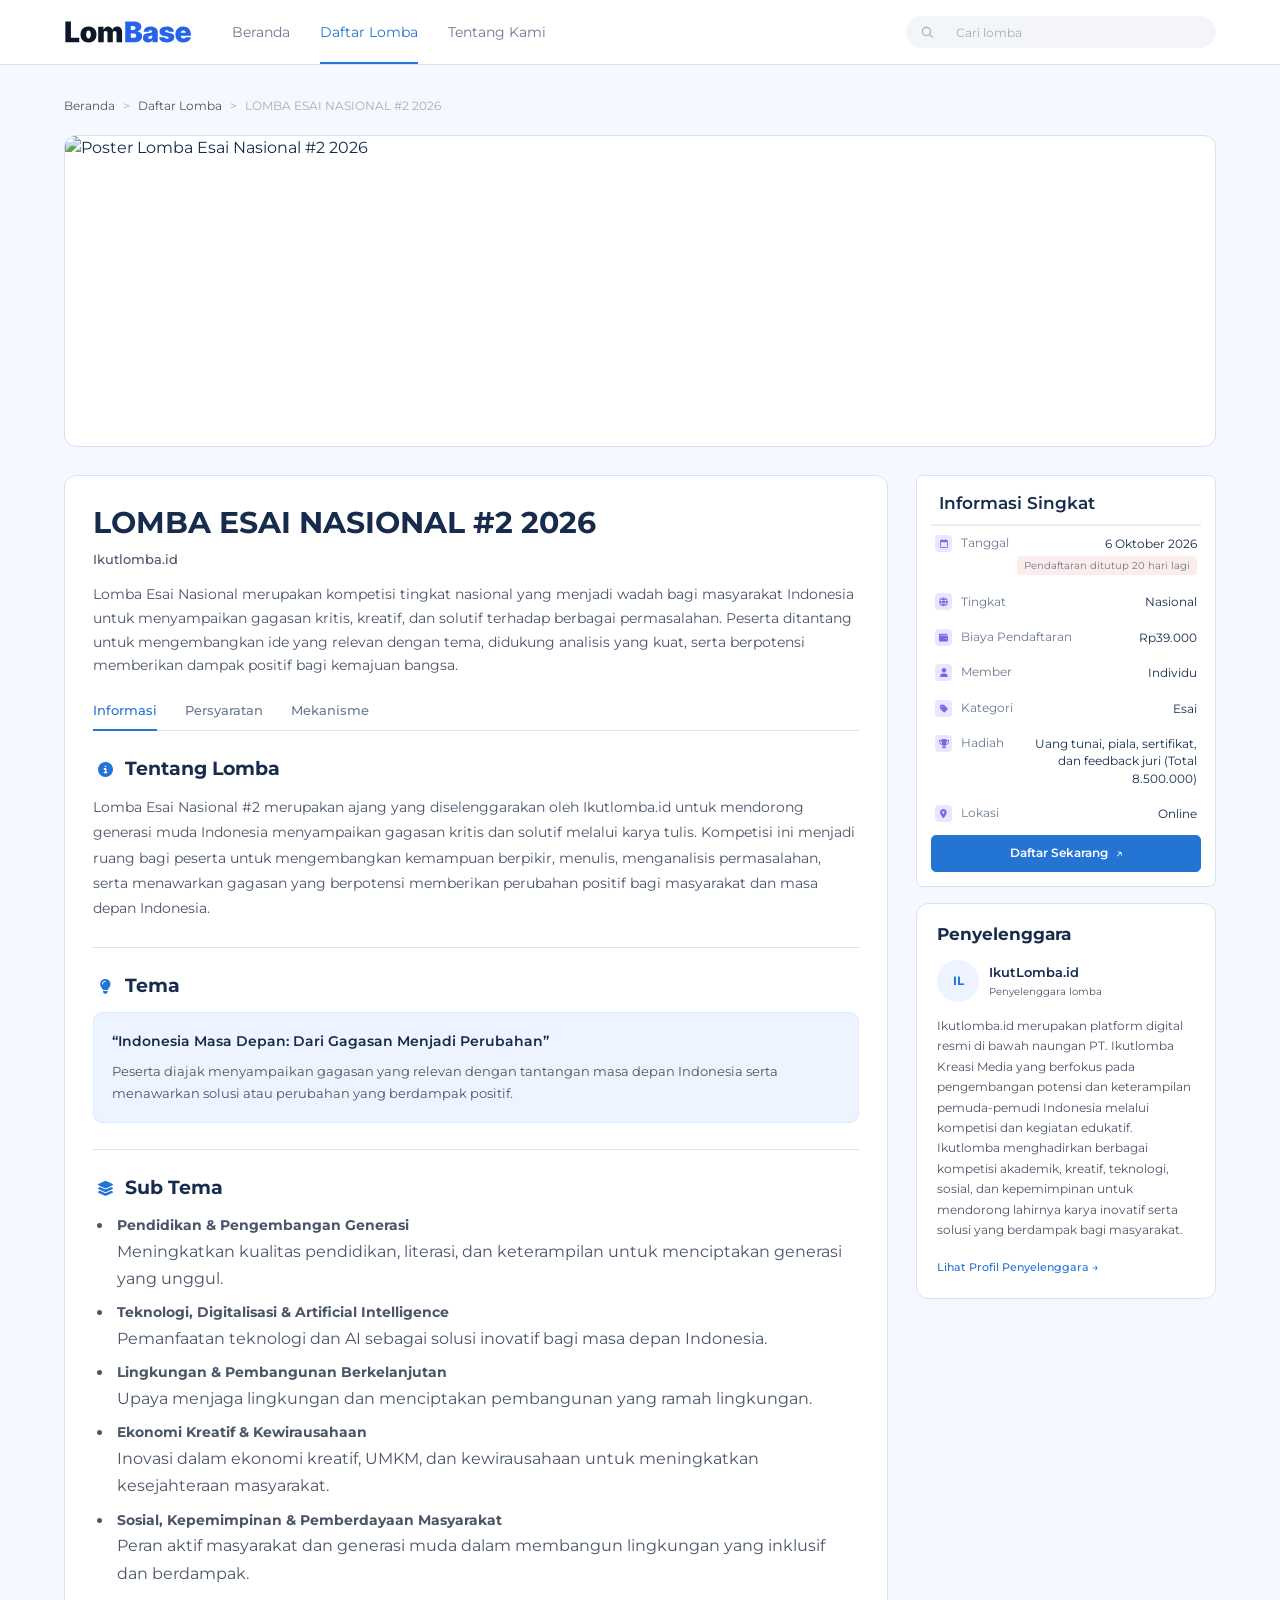
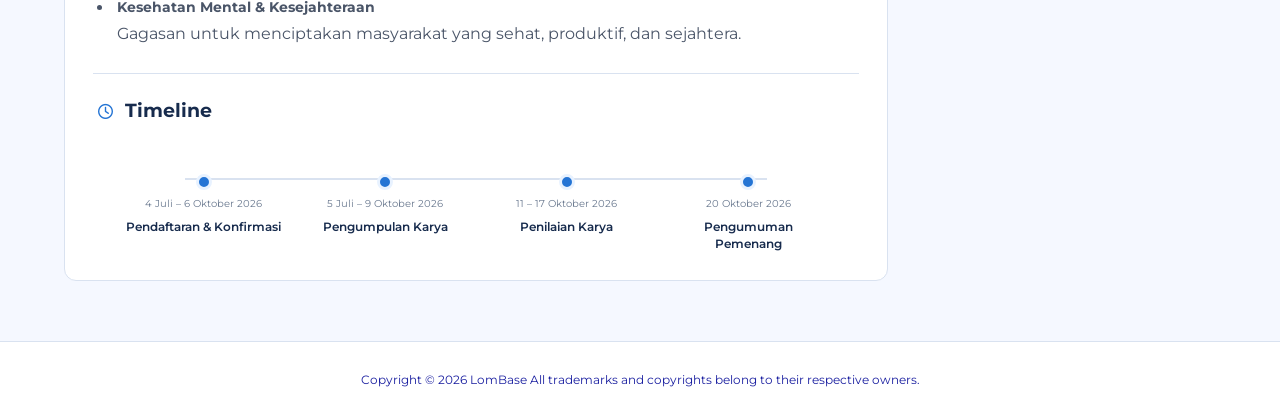
==== commit 60d7278f: "feat: optimize lighthouse score n fix font" ====
--- a/detail.html
+++ b/detail.html
@@ -5,8 +5,24 @@
     <meta charset="UTF-8">
     <meta name="viewport" content="width=device-width, initial-scale=1.0">
     <title>Detail Lomba | LomBase</title>
+    <meta name="description" content="Lihat detail lengkap lomba, syarat, mekanisme, timeline, dan informasi pendaftaran di LomBase.">
+
+    <!-- Preconnect to CDN -->
+    <link rel="preconnect" href="https://cdnjs.cloudflare.com" crossorigin>
+
+    <!-- Preload LCP hero image -->
+    <link rel="preload" as="image" href="assets/optimized/LOMBA ESAI.jpg" fetchpriority="high">
+
+    <!-- Preload custom font -->
+    <link rel="preload" as="font" href="assets/font/Montserrat-VariableFont_wght.ttf" type="font/truetype" crossorigin>
+
     <link rel="stylesheet" href="style.css">
-    <link rel="stylesheet" href="https://cdnjs.cloudflare.com/ajax/libs/font-awesome/6.5.2/css/all.min.css">
+
+    <!-- Font Awesome loaded non-render-blocking -->
+    <link rel="preload" as="style" href="https://cdnjs.cloudflare.com/ajax/libs/font-awesome/6.5.2/css/all.min.css" onload="this.onload=null;this.rel='stylesheet'">
+    <noscript><link rel="stylesheet" href="https://cdnjs.cloudflare.com/ajax/libs/font-awesome/6.5.2/css/all.min.css"></noscript>
+
+    <script src="script.js" defer></script>
 </head>
 
 <body>
@@ -24,8 +40,15 @@
                 <img
                     src="assets/Logo-LomBase.svg"
                     alt="LomBase"
+                    width="120"
+                    height="34"
                 >
             </a>
+
+            <!-- TOMBOL HAMBURGER -->
+            <button class="hamburger-btn" id="hamburger-btn" aria-label="Buka Menu">
+                <i class="fa-solid fa-bars"></i>
+            </button>
 
             <!-- Menu -->
             <ul class="navbar__menu">
@@ -38,7 +61,7 @@
 
                 <li>
                     <a
-                        href="index.html"
+                        href="index.html#katalog"
                         class="navbar__link navbar__link--active"
                     >
                         Daftar Lomba
@@ -124,9 +147,13 @@
         <section class="detail-hero">
 
             <img
-                src="assets/LOMBA ESAI.webp"
-                alt="Poster Business Plan Competition 2026"
+                src="assets/optimized/LOMBA ESAI.jpg"
+                alt="Poster Lomba Esai Nasional #2 2026"
                 class="detail-hero__image"
+                width="1200"
+                height="600"
+                fetchpriority="high"
+                loading="eager"
             >
 
         </section>
@@ -938,7 +965,6 @@
 
     </main>
 
-
     <!-- ==============================
          FOOTER
     =============================== -->
@@ -955,65 +981,6 @@
 
     </footer>
 
-
-    <!-- =========================
-         JAVASCRIPT TAB
-    ========================== -->
-
-    <script>
-
-        const tabButtons =
-            document.querySelectorAll(".detail-tabs__link");
-
-        const tabContents =
-            document.querySelectorAll(".tab-content");
-
-
-        tabButtons.forEach(function(button) {
-
-            button.addEventListener("click", function() {
-
-                const target =
-                    button.getAttribute("data-tab");
-
-
-                /* Hilangkan active dari semua tombol */
-
-                tabButtons.forEach(function(item) {
-                    item.classList.remove(
-                        "detail-tabs__link--active"
-                    );
-                });
-
-
-                /* Hilangkan active dari semua konten */
-
-                tabContents.forEach(function(content) {
-                    content.classList.remove(
-                        "tab-content--active"
-                    );
-                });
-
-
-                /* Aktifkan tombol yang dipilih */
-
-                button.classList.add(
-                    "detail-tabs__link--active"
-                );
-
-
-                /* Tampilkan konten yang sesuai */
-
-                document
-                    .getElementById(target)
-                    .classList.add("tab-content--active");
-
-            });
-
-        });
-
-    </script>
-
 </body>
 
 </html>
--- a/style.css
+++ b/style.css
@@ -1,5 +1,5 @@
 /* =========================================================
-   1. ROOT / VARIABLES
+   ROOT / VARIABLES
 ========================================================= */
 
 :root {
@@ -18,12 +18,12 @@
 
 
 /* =========================================================
-   2. FONTS
+   FONTS
 ========================================================= */
 
 @font-face {
     font-family: "Montserrat";
-    src: url("assets/fonts/Montserrat-VariableFont_wght.ttf") format("truetype");
+    src: url("assets/font/Montserrat-VariableFont_wght.ttf") format("truetype");
     font-weight: 100 900;
     font-style: normal;
     font-display: swap;
@@ -31,7 +31,7 @@
 
 @font-face {
     font-family: "Myanmar Khyay";
-    src: url("assets/fonts/MyanmarKhyay.ttf") format("truetype");
+    src: url("assets/font/MyanmarKhyay.ttf") format("truetype");
     font-weight: 400;
     font-style: normal;
     font-display: swap;
@@ -39,7 +39,7 @@
 
 
 /* =========================================================
-   3. RESET / BASE
+   RESET / BASE
 ========================================================= */
 
 * {
@@ -109,7 +109,7 @@
 
 
 /* =========================================================
-   4. BUTTON
+   BUTTON
 ========================================================= */
 
 .btn {
@@ -156,7 +156,7 @@
 
 
 /* =========================================================
-   5. HEADER / NAVBAR
+   HEADER / NAVBAR
 ========================================================= */
 
 .header {
@@ -322,9 +322,22 @@
     margin-left: auto;
 }
 
-
-/* =========================================================
-   6. INDEX - MAIN
+/* Styling Tombol Hamburger - Sembunyikan di Desktop */
+.hamburger-btn {
+    display: none;
+    background: transparent;
+    border: none;
+    font-size: 24px;
+    color: var(--text);
+    cursor: pointer;
+    min-width: 44px;
+    min-height: 44px;
+    align-items: center;
+    justify-content: center;
+}
+
+/* =========================================================
+   INDEX - MAIN
 ========================================================= */
 
 .main-page {
@@ -332,7 +345,7 @@
 }
 
 /* =========================================================
-   7. INDEX - SEARCH BAR
+   INDEX - SEARCH BAR
 ========================================================= */
 
 .search-bar {
@@ -498,7 +511,7 @@
 }
 
 /* =========================================================
-   8. INDEX - CATALOG
+   INDEX - CATALOG
 ========================================================= */
 
 .catalog { 
@@ -526,7 +539,7 @@
 
 
 /* =========================================================
-   9. INDEX - FILTER BOX
+   INDEX - FILTER BOX
 ========================================================= */
 
 .filter-box {
@@ -796,13 +809,12 @@
 
 
 /* =========================================================
-   10. INDEX - LOMBA CATALOG
+   INDEX - LOMBA CATALOG
 ========================================================= */
 
 .lomba-catalog {
     min-width: 0;
 }
-
 
 /* CATALOG INTRO */
 
@@ -1184,7 +1196,7 @@
 
 
 /* =========================================================
-   12. MOBILE FILTER
+   MOBILE FILTER
 ========================================================= */
 
 .mobile-filter__button {
@@ -1244,7 +1256,7 @@
 
 
 /* =========================================================
-   13. MOBILE SEARCH
+   MOBILE SEARCH
 ========================================================= */
 
 .mobile-search-bar {
@@ -1304,7 +1316,7 @@
 
 
 /* =========================================================
-   14. DETAIL PAGE
+   DETAIL PAGE
 ========================================================= */
 
 .detail-page {
@@ -1317,7 +1329,7 @@
 
 
 /* =========================================================
-   15. DETAIL - BREADCRUMB
+   DETAIL - BREADCRUMB
 ========================================================= */
 
 .breadcrumb {
@@ -1350,7 +1362,7 @@
 
 
 /* =========================================================
-   16. DETAIL - HERO / POSTER
+   DETAIL - HERO / POSTER
 ========================================================= */
 
 .detail-hero {
@@ -1380,7 +1392,7 @@
 
 
 /* =========================================================
-   17. DETAIL - LAYOUT
+   DETAIL - LAYOUT
 ========================================================= */
 
 .detail-layout {
@@ -1395,7 +1407,7 @@
 
 
 /* =========================================================
-   19. DETAIL - CONTENT
+   DETAIL - CONTENT
 ========================================================= */
 
 .detail-content {
@@ -1510,7 +1522,7 @@
 
 
 /* =========================================================
-   22. DETAIL - TAB CONTENT
+   DETAIL - TAB CONTENT
 ========================================================= */
 
 .tab-content {
@@ -1523,7 +1535,7 @@
 
 
 /* =========================================================
-   23. DETAIL - SECTION
+   DETAIL - SECTION
 ========================================================= */
 
 .detail-section {
@@ -1575,7 +1587,7 @@
 
 
 /* =========================================================
-   24. DETAIL - HIGHLIGHT BOX
+   DETAIL - HIGHLIGHT BOX
 ========================================================= */
 
 .highlight-box {
@@ -1611,7 +1623,7 @@
 
 
 /* =========================================================
-   25. DETAIL - LIST
+   DETAIL - LIST
 ========================================================= */
 
 .detail-list {
@@ -1634,7 +1646,7 @@
 
 
 /* =========================================================
-   26. DETAIL - REQUIREMENT LIST
+   DETAIL - REQUIREMENT LIST
 ========================================================= */
 
 .requirement-list {
@@ -1683,7 +1695,7 @@
 
 
 /* =========================================================
-   27. DETAIL - MECHANISM
+   DETAIL - MECHANISM
 ========================================================= */
 
 .mechanism-list {
@@ -1786,7 +1798,7 @@
 
 
 /* =========================================================
-   28. DETAIL - TIMELINE
+   DETAIL - TIMELINE
 ========================================================= */
 
 .detail-section:has(.timeline) {
@@ -1888,7 +1900,7 @@
 
 
 /* =========================================================
-   29. DETAIL - SIDEBAR
+   DETAIL - SIDEBAR
 ========================================================= */
 
 .detail-sidebar {
@@ -2217,7 +2229,133 @@
 }
 
 /* =========================================================
-   32. FOOTER
+   FORM PROMOSI LOMBA (PRE-FOOTER) - Progress 3
+========================================================= */
+.footer-form-section {
+    background-color: var(--blue-light);
+    padding: 48px 24px;
+    border-top: 1px solid var(--border);
+}
+
+.footer-form__inner {
+    max-width: 800px;
+    margin: 0 auto;
+}
+
+.footer-form__text {
+    text-align: center;
+    margin-bottom: 24px;
+}
+
+.footer-form__text h2 {
+    font-size: 24px;
+    margin-bottom: 8px;
+    color: var(--text);
+}
+
+.footer-form__text p {
+    font-size: 14px;
+    color: var(--muted);
+}
+
+.footer-form {
+    display: flex;
+    flex-direction: column;
+    gap: 16px;
+    background-color: var(--surface);
+    padding: 28px;
+    border-radius: 12px;
+    border: 1px solid var(--border);
+    box-shadow: 0 4px 12px rgba(0,0,0,0.03);
+}
+
+.form-row {
+    display: grid;
+    grid-template-columns: 1fr 1fr;
+    gap: 16px;
+}
+
+.form-group {
+    display: flex;
+    flex-direction: column;
+    gap: 6px;
+}
+
+.form-group label {
+    font-size: 13px;
+    font-weight: 600;
+    color: var(--text);
+}
+
+.form-group input,
+.form-group select {
+    width: 100%;
+    padding: 12px 14px;
+    border: 1px solid var(--border);
+    border-radius: 6px;
+    font-size: 13px;
+    font-family: inherit;
+    color: var(--text);
+    background-color: var(--surface);
+    transition: border-color 0.2s ease, box-shadow 0.2s ease;
+}
+
+.form-group input:focus,
+.form-group select:focus {
+    outline: none;
+    border-color: var(--accent);
+    box-shadow: 0 0 0 3px var(--blue-soft);
+}
+
+/* Validasi Visual Bawaan HTML5 */
+.form-group input:not(:placeholder-shown):valid,
+.form-group select:valid {
+    border-color: #2E9B65; 
+}
+.form-group input:not(:placeholder-shown):invalid {
+    border-color: #E55F5F; 
+}
+
+/* Pesan error & Sukses JS */
+.pesan-error {
+    color: #E55F5F;
+    font-size: 11px;
+    font-weight: 500;
+    display: none; 
+}
+
+.input-error {
+    border-color: #E55F5F !important;
+    box-shadow: 0 0 0 3px #FDECEC !important;
+}
+
+.pesan-sukses {
+    background-color: #E6F4EA;
+    color: #1E8E3E;
+    padding: 14px;
+    border-radius: 8px;
+    font-size: 13px;
+    margin-bottom: 20px;
+    border: 1px solid #CEEAD6;
+    text-align: center;
+}
+
+.btn-submit {
+    margin-top: 10px;
+    width: 100%;
+    height: 44px;
+    font-size: 14px;
+    background-color: #4038F5; 
+    border-color: #4038F5;
+}
+
+.btn-submit:hover {
+    background-color: #3028D5; 
+    border-color: #3028D5;
+}
+
+/* =========================================================
+   FOOTER
 ========================================================= */
 
 .footer { 
@@ -2250,7 +2388,7 @@
 }
 
 /* =========================================================
-   33. TABLET
+   TABLET
 ========================================================= */
 
 @media (max-width: 900px) {
@@ -2285,13 +2423,12 @@
 
 
 /* =========================================================
-   34. MOBILE
+   MOBILE
 ========================================================= */
 
 @media (max-width: 767px) {
 
     /* NAVBAR */
-
     .navbar {
         min-height: auto;
         padding: 10px 16px 0;
@@ -2302,7 +2439,6 @@
 
     .navbar__logo {
         order: 1;
-
         width: auto;
         justify-content: flex-start;
     }
@@ -2356,51 +2492,87 @@
     .navbar__menu,
     .navbar--detail .navbar__menu {
         width: 100%;
-
         margin: 8px 0 0;
-
-        display: flex;
         justify-content: center;
-
         gap: 28px;
     }
 
     .navbar__link {
         height: 38px;
-
         font-size: 10px;
     }
 
     .navbar--index {
+        flex-direction: row; 
+        align-items: center;
+        justify-content: space-between; 
+        width: 100%;
+    }
+
+    .navbar--index .navbar__logo {
+        order: 1;
+        margin: 0;
+    }
+
+    .navbar--index .hamburger-btn {
+        order: 2;
+        margin-left: auto; 
+    }
+
+    .navbar--index .navbar__menu {
+        order: 3;
+        width: 100%;
+    }
+
+    .hamburger-btn {
+        display: block;
+        order: 3; 
+        margin-left: 0;
+    }
+
+    .navbar__search {
+        order: 2; 
+        width: 140px; 
+        margin-left: auto; 
+        margin-right: 15px; 
+    }
+
+    /* Sembunyikan menu secara default pada mobile */
+    .navbar__menu {
+        display: none; 
+        order: 4;
+        width: 100%;
         flex-direction: column;
         align-items: center;
-    }
-
-    /* Logo di tengah atas */
-    .navbar--index .navbar__logo {
-        order: 1;
-
-        width: auto;
-        margin: 0;
-    }
-
-    /* Search di bawah logo */
-    .navbar--index .navbar__search {
-        order: 2;
-
-        width: 120px;
-        margin: 8px 0 0;
-    }
-
-    /* Menu paling bawah */
+        gap: 15px;
+        padding: 15px 0;
+        background-color: var(--surface);
+    }
+
+    /* Tampilkan menu saat tombol hamburger diklik (class ditambahkan oleh JS) */
+    .navbar__menu--active {
+        display: flex;
+    }
+
+    /* Sembunyikan menu secara default pada mobile untuk semua halaman */
+    .navbar__menu,
+    .navbar--detail .navbar__menu,
     .navbar--index .navbar__menu {
-        order: 3;
-
+        display: none; 
+        order: 4;
         width: 100%;
-        margin: 8px 0 0;
-
-        justify-content: center;
-        gap: 28px;
+        flex-direction: column;
+        align-items: center;
+        gap: 10px;
+        padding: 10px 0;
+        background-color: var(--surface);
+    }
+
+    /* Tampilkan menu HANYA saat tombol hamburger diklik (class aktif) */
+    .navbar__menu.navbar__menu--active,
+    .navbar--detail .navbar__menu.navbar__menu--active,
+    .navbar--index .navbar__menu.navbar__menu--active {
+        display: flex;
     }
 
     /* HERO */
@@ -2675,6 +2847,26 @@
         font-size: 10px;
     }
 
+    .lomba-pagination {
+        flex-direction: column;
+        align-items: center;
+        gap: 14px;
+        text-align: center;
+    }
+
+    .lomba-pagination__info {
+        font-size: 11px;
+    }
+
+    .lomba-pagination__pages {
+        justify-content: center;
+        flex-wrap: wrap; /* Memastikan butang turun ke bawah jika tidak muat */
+        gap: 6px;
+    }
+
+    .form-row {
+        grid-template-columns: 1fr; /* Jadi 1 kolom memanjang di mobile */
+    }
 
     /* FOOTER */
 
@@ -2925,7 +3117,7 @@
 
 
 /* =========================================================
-   35. MOBILE 390PX
+   MOBILE 390PX
 ========================================================= */
 
 @media (max-width: 390px) {
@@ -3117,7 +3309,7 @@
 
 
 /* =========================================================
-   36. FOCUS
+   FOCUS
 ========================================================= */
 
 button:focus-visible,
@@ -3130,7 +3322,7 @@
 
 
 /* =========================================================
-   37. REDUCED MOTION
+   REDUCED MOTION
 ========================================================= */
 
 @media (prefers-reduced-motion: reduce) {
@@ -3144,4 +3336,136 @@
     *::after {
         transition: none !important;
     }
+}
+
+
+/* =========================================================
+   TOUCH TARGET SIZES (Accessibility - min 48x48px)
+   Fixes Lighthouse: "Touch targets do not have sufficient size"
+========================================================= */
+
+/* Hamburger button shown on mobile - ensure touch target */
+@media (max-width: 767px) {
+    .hamburger-btn {
+        display: flex;
+    }
+}
+
+/* Navbar links min tap target height */
+@media (max-width: 767px) {
+    .navbar__link {
+        min-height: 48px;
+        display: flex;
+        align-items: center;
+        padding: 0 8px;
+    }
+
+    /* Card button touch target */
+    .lomba-card__button {
+        height: 44px;
+        font-size: 13px;
+    }
+
+    /* Filter checkbox label tap area */
+    .filter-checkbox {
+        min-height: 40px;
+        display: flex;
+        align-items: center;
+    }
+
+    /* Format option tap area */
+    .format-option {
+        min-height: 44px;
+        justify-content: center;
+    }
+
+    /* Pagination buttons */
+    .lomba-pagination__prev,
+    .lomba-pagination__next {
+        min-height: 44px;
+        padding: 0 12px;
+    }
+
+    .lomba-pagination__page {
+        width: 36px;
+        height: 36px;
+    }
+
+    /* Info card button */
+    .info-card__button {
+        height: 48px;
+        font-size: 14px;
+    }
+
+    /* Mobile filter button */
+    .mobile-filter__button {
+        min-height: 48px;
+    }
+
+    /* Tab buttons */
+    .detail-tabs__link {
+        min-height: 44px;
+        display: flex;
+        align-items: flex-end;
+    }
+}
+
+
+/* =========================================================
+   CONTRAST IMPROVEMENTS (Accessibility)
+   Fixes Lighthouse: "Background and foreground colors do not
+   have a sufficient contrast ratio"
+========================================================= */
+
+/* muted text contrast improvement: #6B7A90 on white = ~3.5:1 
+   Darken to pass AA (4.5:1) */
+.lomba-card__details p,
+.lomba-catalog__intro p,
+.breadcrumb,
+.breadcrumb a,
+.detail-header__organizer,
+.detail-header__description,
+.detail-section > p,
+.requirement-list p,
+.mechanism-item__content > p,
+.organizer-card__description,
+.highlight-box p,
+.detail-list {
+    color: #4A5568;
+}
+
+/* Footer copyright text contrast */
+.footer__bottom p {
+    color: #1a1fa0;
+}
+
+/* Muted tag text */
+.muted {
+    color: #4A5568;
+}
+
+/* Filter checkbox text */
+.filter-checkbox {
+    color: #2D3748;
+}
+
+/* Pagination info text */
+.lomba-pagination__info {
+    color: #4A5568;
+}
+
+
+/* =========================================================
+   PERFORMANCE - CONTAIN / WILL-CHANGE
+========================================================= */
+
+/* Prevent repaints during card hover */
+.lomba-card {
+    will-change: transform;
+    contain: layout style;
+}
+
+/* Prevent layout recalculation for fixed header */
+.header {
+    contain: layout style;
 }
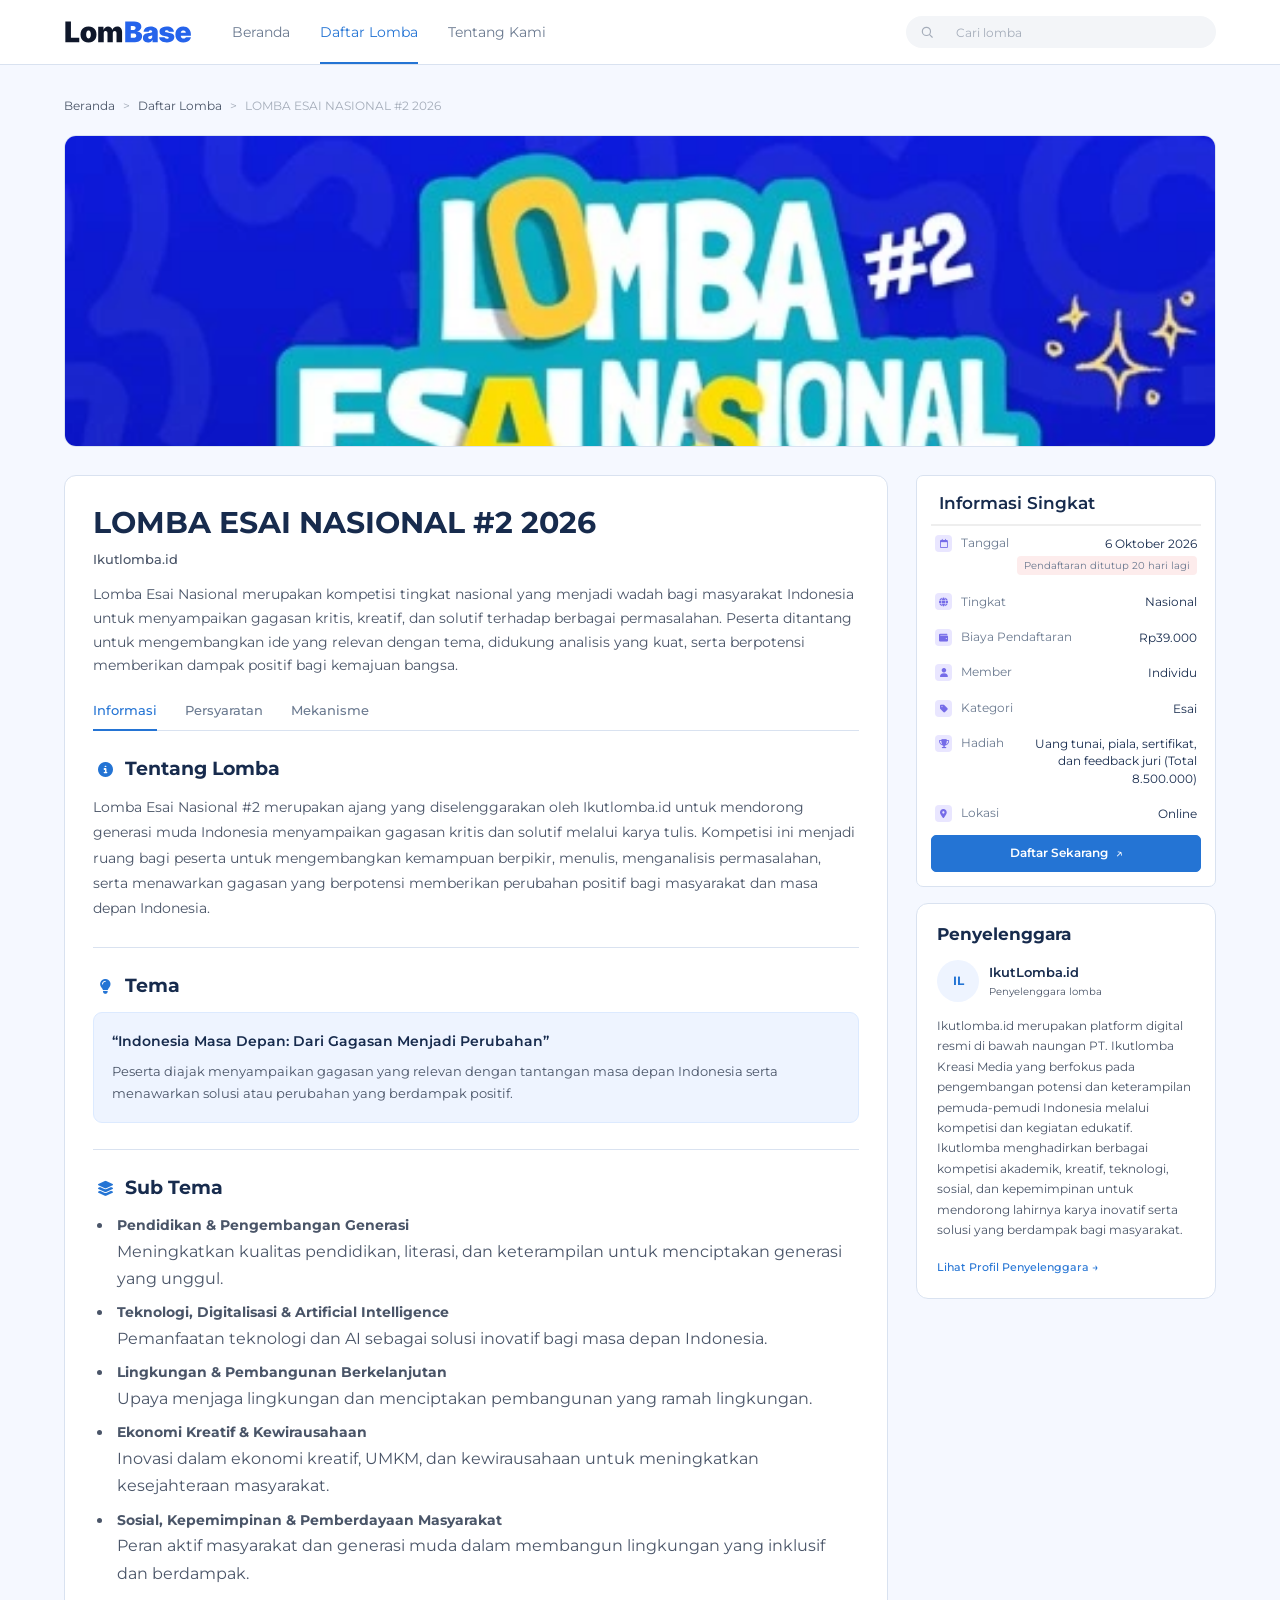
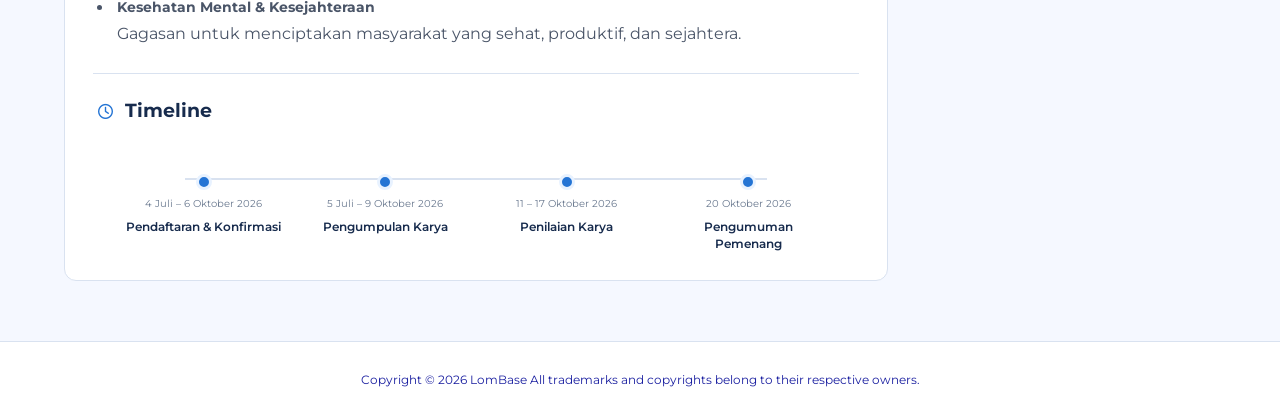
==== commit 77e2d4c1: "feat: optimize pt.2" ====
--- a/detail.html
+++ b/detail.html
@@ -11,7 +11,7 @@
     <link rel="preconnect" href="https://cdnjs.cloudflare.com" crossorigin>
 
     <!-- Preload LCP hero image -->
-    <link rel="preload" as="image" href="assets/optimized/LOMBA ESAI.jpg" fetchpriority="high">
+    <link rel="preload" as="image" href="assets/LOMBA-ESAI.webp" fetchpriority="high">
 
     <!-- Preload custom font -->
     <link rel="preload" as="font" href="assets/font/Montserrat-VariableFont_wght.ttf" type="font/truetype" crossorigin>
@@ -69,7 +69,7 @@
                 </li>
 
                 <li>
-                    <a href="#" class="navbar__link">
+                    <a href="tentangkami.html" class="navbar__link">
                         Tentang Kami
                     </a>
                 </li>
@@ -147,7 +147,7 @@
         <section class="detail-hero">
 
             <img
-                src="assets/optimized/LOMBA ESAI.jpg"
+                src="assets/LOMBA-ESAI.webp"
                 alt="Poster Lomba Esai Nasional #2 2026"
                 class="detail-hero__image"
                 width="1200"
@@ -899,7 +899,7 @@
                         </div>
                     </div>
 
-                    <a href="#" class="btn info-card__button">
+                    <a href="https://www.instagram.com/p/DdVUJn9D5GC/?img_index=1" class="btn info-card__button">
                         Daftar Sekarang
                         <span class="info-card__external">↗</span>
                     </a>
